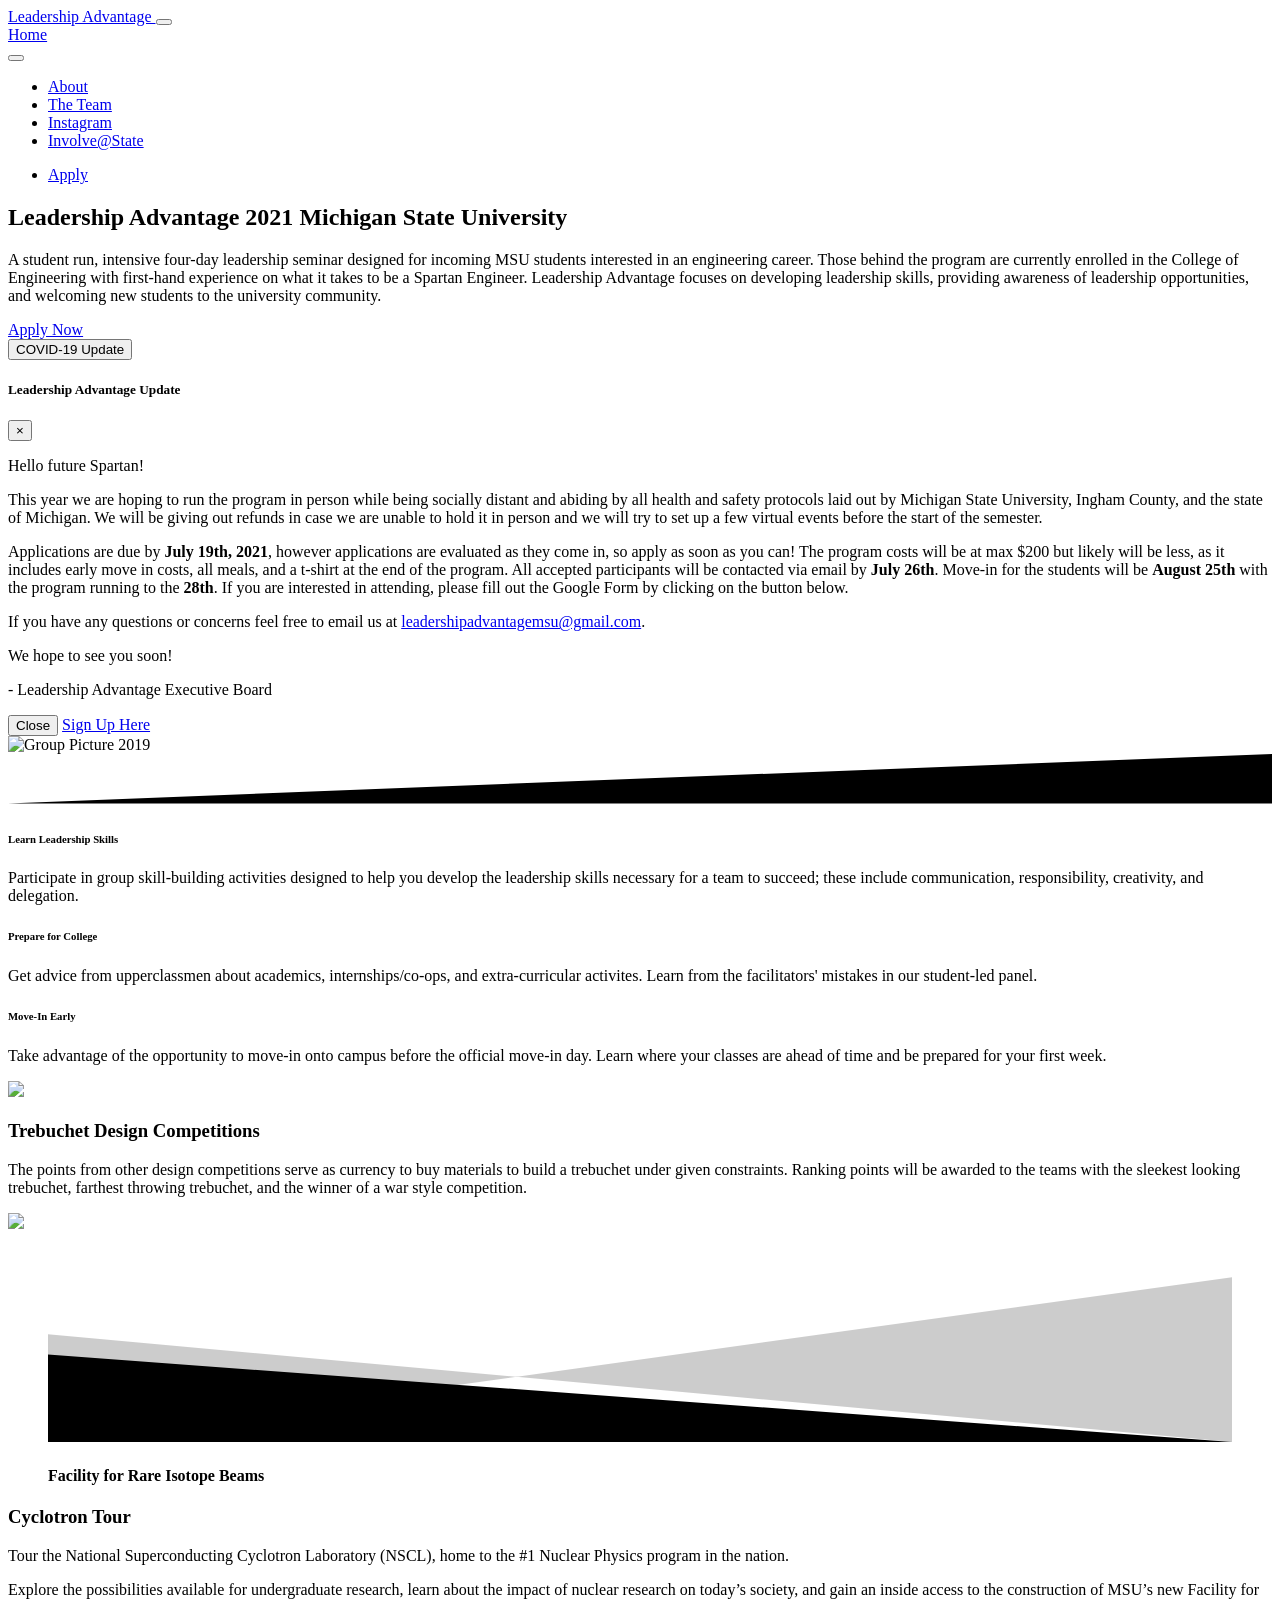
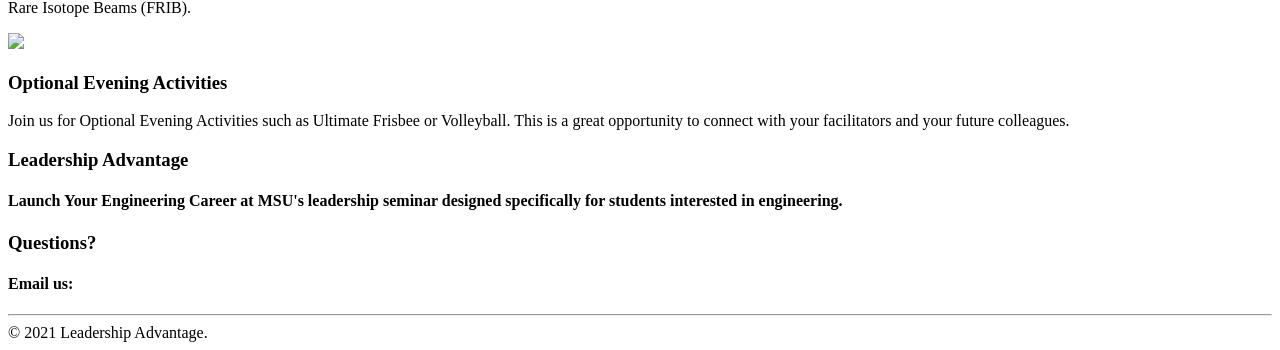
==== index.html @ e93159bf "Template added (to be changed)" ====
<!DOCTYPE html>
<html>

<head>
    <!-- Global site tag (gtag.js) - Google Analytics -->
    <script async src="https://www.googletagmanager.com/gtag/js?id=UA-119120743-1"></script>
    <script>
        window.dataLayer = window.dataLayer || [];
        function gtag() {
            dataLayer.push(arguments);
        }
        gtag('js', new Date());
        gtag('config', 'UA-119120743-1');
    </script>

    <meta charset="utf-8">
    <meta name="viewport" content="width=device-width, initial-scale=1, shrink-to-fit=no">
    <meta name="description" content="Launch Your Engineering Career at MSU's leadership seminar designed specifically for students interested in engineering.">
    <meta name="theme-color" content="#18453b">

    <title>Leadership Advantage</title>
    <!-- Favicon -->
    <link href="assets/img/brand/favicon.ico" rel="icon" type="image/png">
    <!-- Fonts -->
    <link href="https://fonts.googleapis.com/css?family=Open+Sans:300,400,600,700" rel="stylesheet">
    <!-- Icons -->
    <link href="assets/vendor/nucleo/css/nucleo.css" rel="stylesheet">
    <link href="assets/vendor/font-awesome/css/font-awesome.min.css" rel="stylesheet">
    <!-- Argon CSS -->
    <link type="text/css" href="assets/css/argon.css?v=1.0.1" rel="stylesheet">
    <link href="assets/vendor/nucleo/css/nucleo.css" rel="stylesheet">
    <link href="assets/vendor/font-awesome/css/font-awesome.min.css" rel="stylesheet">
</head>

<body>
    <header class="header-global">
        <nav id="navbar-main" class="navbar navbar-main navbar-expand-lg navbar-transparent navbar-light headroom">
            <div class="container">
                <a class="navbar-brand mr-lg-5" href="#" id="back-to-top">
                    Leadership Advantage
                </a>
                <button class="navbar-toggler" type="button" data-toggle="collapse" data-target="#navbar_global" aria-controls="navbar_global" aria-expanded="false" aria-label="Toggle navigation">
                    <span class="navbar-toggler-icon"></span>
                </button>
                <div class="navbar-collapse collapse" id="navbar_global">
                    <div class="navbar-collapse-header">
                        <div class="row">
                            <div class="col-6 collapse-brand">
                                <a href="#" id="back-to-top2">
                                    Home
                                </a>
                            </div>
                            <div class="col-6 collapse-close">
                                <button type="button" class="navbar-toggler" data-toggle="collapse" data-target="#navbar_global" aria-controls="navbar_global" aria-expanded="false" aria-label="Toggle navigation">
                                    <span></span>
                                    <span></span>
                                </button>
                            </div>
                        </div>
                    </div>
                    <ul class="navbar-nav navbar-nav-hover align-items-lg-center">
                        <li class="nav-item">
                            <a href="about.html" class="nav-link">
                                <i class="fa fa-info-circle d-lg-none"></i>
                                <span class="nav-link-inner--text">About</span>
                            </a>
                        </li>
                        <li class="nav-item">
                            <a href="team.html" class="nav-link" id="nav-team">
                                <i class="fa fa-users d-lg-none"></i>
                                <span class="nav-link-inner--text">The Team</span>
                            </a>
                        </li>
                        <li class="nav-item">
                            <a href="https://www.instagram.com/leadershipadvantagemsu/" target="_blank" class="nav-link">
                                <i class="fa fa-instagram fa-lg d-lg mr-0"></i>
                                <span class="nav-link-inner--text">Instagram</span>
                            </a>
                        </li>
                        <li class="nav-item">
                            <a href="https://msu.campuslabs.com/engage/organization/leadershipadvantage" target="_blank" class="nav-link" id="nav-involve">
                                <i class="fa fa-external-link fa-lg d-lg mr-0"></i>
                                <span class="nav-link-inner--text">Involve@State</span>
                            </a>
                        </li>
                    </ul>
                    <ul class="navbar-nav align-items-lg-center ml-lg-auto">
                        <li class="nav-item d-none d-lg-block ml-lg-4">
                            <a href="https://forms.gle/mKA6XpezVhCq8hyw6" target="_blank" class="btn btn-neutral btn-icon">
                                <span class="btn-inner--icon">
                                    <i class="fa fa-pencil-square-o"></i>
                                </span>
                                <span class="nav-link-inner--text">Apply</span>
                            </a>
                        </li>
                    </ul>
                </div>
            </div>
        </nav>
    </header>
    <main>
        <div class="position-relative">
            <!-- shape Hero -->
            <section class="section section-lg section-shaped pb-250">
                <div class="shape shape-style-1 shape-default">
                    <span></span>
                    <span></span>
                    <span></span>
                    <span></span>
                    <span></span>
                    <span></span>
                    <span></span>
                    <span></span>
                    <span></span>
                </div>
                <div class="container py-lg-md d-flex">
                    <div class="col px-0">
                        <div class="row d-flex flex-wrap align-items-center">
                            <div class="col-lg-6">
                                <h1 class="display-3  text-white">Leadership Advantage 2021
                                    <span>Michigan State University</span>
                                </h1>
                                <p class="lead  text-white">A student run, intensive four-day leadership seminar designed for incoming
                                    MSU students interested in an engineering career. Those behind the program
                                    are currently enrolled in the College of Engineering with first-hand
                                    experience on what it takes to be a Spartan Engineer. Leadership Advantage
                                    focuses on developing leadership skills, providing awareness of
                                    leadership opportunities, and welcoming new students to the university
                                    community.
                                </p>

                                <div class="btn-toolbar mt-5" role="group">
                                    <div class="btn-wrapper">
                                        <a href="https://forms.gle/mKA6XpezVhCq8hyw6" target="_blank" class="btn btn-info btn-icon mb-3 mb-sm-0 mr-4">
                                            <span class="btn-inner--icon"><i class="fa fa-pencil-square-o"></i></span>
                                            <span class="btn-inner--text">Apply Now</span>
                                        </a>
                                    </div>


                                    <!-- COVID Update -->
                                    <!-- Button trigger modal -->
                                    <div class="btn-wrapper">
                                        <button type="button" class="btn btn-danger btn-icon mb-3 mb-sm-0" data-toggle="modal" data-target="#covidModalCenter">
                                            <span class="btn-inner--icon"><i class="fa fa-exclamation-triangle"></i></span>
                                            <span class="btn-inner--text">COVID-19 Update</span>
                                        </button>
                                    </div>
                                    <!-- Modal -->
                                    <div class="modal fade" id="covidModalCenter" tabindex="-1" role="dialog" aria-labelledby="covidModalCenterTitle" aria-hidden="true">
                                        <div class="modal-dialog modal-dialog-centered modal-lg" role="document">
                                            <div class="modal-content">
                                                <div class="modal-header">
                                                    <h5 class="modal-title" id="covidModalLongTitle">Leadership Advantage Update</h5>
                                                    <button type="button" class="close" data-dismiss="modal" aria-label="Close">
                                                        <span aria-hidden="true">&times;</span>
                                                    </button>
                                                </div>
                                                <div class="modal-body">
                                                    <p class="pl-1">Hello future Spartan!</p>
                                                    <p>This year we are hoping to run the program in person while being socially distant and abiding by all health and safety protocols laid out by Michigan State University, Ingham County, and the state of Michigan. We will be giving out refunds in case we are unable to hold it in person and we will try to set up a few virtual events before the start of the semester.</p>
                                                    <p>Applications are due by <b>July 19th, 2021</b>, however applications are evaluated as they come in, so apply as soon as you can! The program costs will be at max $200 but likely will be less, as it includes early move in costs, all meals, and a t-shirt at the end of the program. All accepted participants will be contacted via email by <b>July 26th</b>. Move-in for the students will be <b>August 25th</b> with the program running to the <b>28th</b>. If you are interested in attending, please fill out the Google Form by clicking on the button below.</p>
                                                    <p>If you have any questions or concerns feel free to email us at <a href="mailto: leadershipadvantagemsu@gmail.com">leadershipadvantagemsu@gmail.com</a>.</p>
                                                    <p>We hope to see you soon!</p>
                                                    <p class="mb-0 pl-2">- Leadership Advantage Executive Board</p>
                                                </div>
                                                <div class="modal-footer">
                                                    <button type="button" class="btn btn-secondary mr-3" data-dismiss="modal">Close</button>
                                                    <a class="btn btn-primary" role="button" href="https://forms.gle/mKA6XpezVhCq8hyw6" target="_blank">Sign Up Here</a>
                                                </div>
                                            </div>
                                        </div>
                                    </div>
                                </div>


                            </div>
                            <div class="col-lg-6 mt-5">
                                <img src="/assets/img/pictures/group-pic-2019.jpg" alt="Group Picture 2019" class="img-fluid shadow-lg rounded">
                            </div>
                        </div>
                    </div>
                </div>
                <!-- SVG separator -->
                <div class="separator separator-bottom separator-skew">
                    <svg x="0" y="0" viewBox="0 0 2560 100" preserveAspectRatio="none" version="1.1" xmlns="http://www.w3.org/2000/svg">
                        <polygon class="fill-white" points="2560 0 2560 100 0 100"></polygon>
                    </svg>
                </div>
            </section>
        </div>
        <section class="section section-lg pt-lg-0 mt--200">
            <div class="container">
                <div class="row justify-content-center">
                    <div class="col-lg-12">
                        <div class="row row-grid">
                            <div class="col-lg-4">
                                <div class="card card-lift--hover shadow border-0">
                                    <div class="card-body py-5">
                                        <div class="icon icon-shape icon-shape-primary rounded-circle mb-4">
                                            <i class="ni ni-single-02"></i>
                                        </div>
                                        <h6 class="text-primary text-uppercase">Learn Leadership Skills</h6>
                                        <p class="description mt-3">Participate in group skill-building activities designed to help you develop the leadership skills necessary for a team to succeed; these include communication, responsibility, creativity, and delegation.</p>
                                    </div>
                                </div>
                            </div>
                            <div class="col-lg-4">
                                <div class="card card-lift--hover shadow border-0">
                                    <div class="card-body py-5">
                                        <div class="icon icon-shape icon-shape-success rounded-circle mb-4">
                                            <i class="ni ni-hat-3"></i>
                                        </div>
                                        <h6 class="text-success text-uppercase">Prepare for College</h6>
                                        <p class="description mt-3">Get advice from upperclassmen about academics, internships/co-ops, and extra-curricular activites. Learn from the facilitators' mistakes in our student-led panel.</p>
                                    </div>
                                </div>
                            </div>
                            <div class="col-lg-4">
                                <div class="card card-lift--hover shadow border-0">
                                    <div class="card-body py-5">
                                        <div class="icon icon-shape icon-shape-warning rounded-circle mb-4">
                                            <i class="ni ni-key-25"></i>
                                        </div>
                                        <h6 class="text-warning text-uppercase">Move-In Early</h6>
                                        <p class="description mt-3">Take advantage of the opportunity to move-in onto campus before the official move-in day. Learn where your classes are ahead of time and be prepared for your first week.</p>
                                    </div>
                                </div>
                            </div>
                        </div>
                    </div>
                </div>
            </div>
        </section>
        <section class="section section-lg">
            <div class="container">
                <div class="row row-grid align-items-center">
                    <div class="col-md-6 order-md-2">
                        <img src="assets/img/theme/promo-1.png" class="img-fluid floating shadow-lg rounded">
                    </div>
                    <div class="col-md-6 order-md-1">
                        <div class="pr-md-5">
                            <div class="icon icon-lg icon-shape icon-shape-success shadow rounded-circle mb-5">
                                <i class="ni ni-trophy"></i>
                            </div>
                            <h3>Trebuchet Design Competitions</h3>
                            <p>The points from other design competitions serve as currency to buy materials to build a trebuchet under given constraints. Ranking points will be awarded to the teams with the sleekest looking trebuchet, farthest throwing trebuchet, and the winner of a war style competition.</p>
                        </div>
                    </div>
                </div>
            </div>
        </section>
        <section class="section bg-secondary">
            <div class="container">
                <div class="row row-grid align-items-center">
                    <div class="col-md-6">
                        <div class="card bg-default shadow-lg border-0 floating">
                            <img src="assets/img/pictures/cyclotron.jpg" class="card-img-top">
                            <blockquote class="card-blockquote">
                                <svg preserveAspectRatio="none" xmlns="http://www.w3.org/2000/svg" viewBox="0 0 583 95" class="svg-bg">
                                    <polygon points="0,52 583,95 0,95" class="fill-default" />
                                    <polygon points="0,42 583,95 683,0 0,95" opacity=".2" class="fill-default" />
                                </svg>
                                <h4 class="display-3 font-weight-bold text-white">Facility for Rare Isotope Beams</h4>
                            </blockquote>
                        </div>
                    </div>
                    <div class="col-md-6">
                        <div class="pl-md-5">
                            <div class="icon icon-lg icon-shape icon-shape-warning shadow rounded-circle mb-5">
                                <i class="ni ni-sound-wave"></i>
                            </div>
                            <h3>Cyclotron Tour</h3>
                            <p class="lead">Tour the National Superconducting Cyclotron Laboratory (NSCL), home to the #1 Nuclear Physics program in the nation.</p>
                            <p>Explore the possibilities available for undergraduate research, learn about the impact of nuclear research on today’s society, and gain an inside access to the construction of MSU’s new Facility for Rare Isotope Beams (FRIB).</p>
                        </div>
                    </div>
                </div>
            </div>
        </section>
        <section class="section section-lg">
            <div class="container">
                <div class="row row-grid align-items-center">
                    <div class="col-md-6 order-md-2">
                        <img src="assets/img/pictures/volleyball.jpg" class="img-fluid floating shadow-lg rounded">
                    </div>
                    <div class="col-md-6 order-md-1">
                        <div class="pr-md-5">
                            <div class="icon icon-lg icon-shape icon-shape-primary shadow rounded-circle mb-5">
                                <i class="ni ni-user-run"></i>
                            </div>
                            <h3>Optional Evening Activities</h3>
                            <p>Join us for Optional Evening Activities such as Ultimate Frisbee or Volleyball. This is a great opportunity to connect with your facilitators and your future colleagues.</p>
                        </div>
                    </div>
                </div>
            </div>
        </section>
        <!--<section>
            <div class="col-md-4">
                <div class="modal fade" id="modal-notification" tabindex="-1" role="dialog" aria-labelledby="modal-notification" aria-hidden="true">
                    <div class="modal-dialog modal-danger modal-dialog-centered modal-" role="document">
                        <div class="modal-content bg-gradient-danger">

                            <div class="modal-header">
                                <h6 class="modal-title" id="modal-title-notification"></h6>
                                <button type="button" class="close" data-dismiss="modal" aria-label="Close">
                                    <span aria-hidden="true">×</span>
                                </button>
                            </div>

                            <div class="modal-body">

                                <div class="py-3 text-center">
                                    <i class="ni ni-bell-55 ni-3x"></i>
                                    <h4 class="heading mt-4">Thank you for your interest.</h4>
                                    <p>Unfortunately, the application for 2019 has been closed.</p>
                                </div>

                            </div>

                            <div class="modal-footer">
                                <button type=" button" class="btn btn-link text-white ml-auto" data-dismiss="modal">Close</button>
                            </div>

                        </div>
                    </div>
                </div>
            </div>
        </section>-->
    </main>
    <footer class="footer">
        <div class="container">
            <div class="row row-grid align-items-center my-md">
                <div class="col-lg-6">
                    <h3 class="text-primary font-weight-light mb-2">Leadership Advantage</h3>
                    <h4 class="mb-0 font-weight-light">Launch Your Engineering Career at MSU's leadership seminar designed specifically for students interested in engineering.</h4>
                </div>
                <div class="col-lg-6 text-lg-center btn-wrapper">
                    <h3 class="text-primary font-weight-light mb-2">Questions?</h3>
                    <h4 class="mb-0 font-weight-light">Email us:
                        <a target="_blank" href="mailto:leadershipadvantagemsu@gmail.com" class="btn btn-info btn-icon-only btn-email btn-round btn-lg" data-toggle="tooltip" data-original-title="leadershipadvantagemsu@gmail.com">
                            <i class="ni ni-email-83"></i>
                        </a>
                    </h4>
                </div>
            </div>
            <hr>
            <div class="row align-items-center justify-content-md-between">
                <div class="col-md-6">
                    <div class="copyright">
                        &copy; 2021
                        Leadership Advantage.
                    </div>
                </div>
            </div>
        </div>
    </footer>
    <!-- Core -->
    <script src="assets/vendor/jquery/jquery.min.js"></script>
    <script src="assets/vendor/popper/popper.min.js"></script>
    <script src="assets/vendor/bootstrap/bootstrap.min.js"></script>
    <script src="assets/vendor/headroom/headroom.min.js"></script>
    <!-- Argon JS -->
    <script src="assets/js/argon.js?v=1.0.1"></script>
    <!-- Custom JS to handle back to top animation-->
    <script>
        jQuery(function($) {
            $('#back-to-top').on('click', function(event) {
                $("#navbar_global").removeClass("show")
                $("html, body").animate({
                    scrollTop: 0
                }, 1000);
            });

            $('#back-to-top2').on('click', function(event) {
                $("#navbar_global").removeClass("show")
                $("html, body").animate({
                    scrollTop: 0
                }, 1000);
            });
        });

    </script>
</body>

</html>
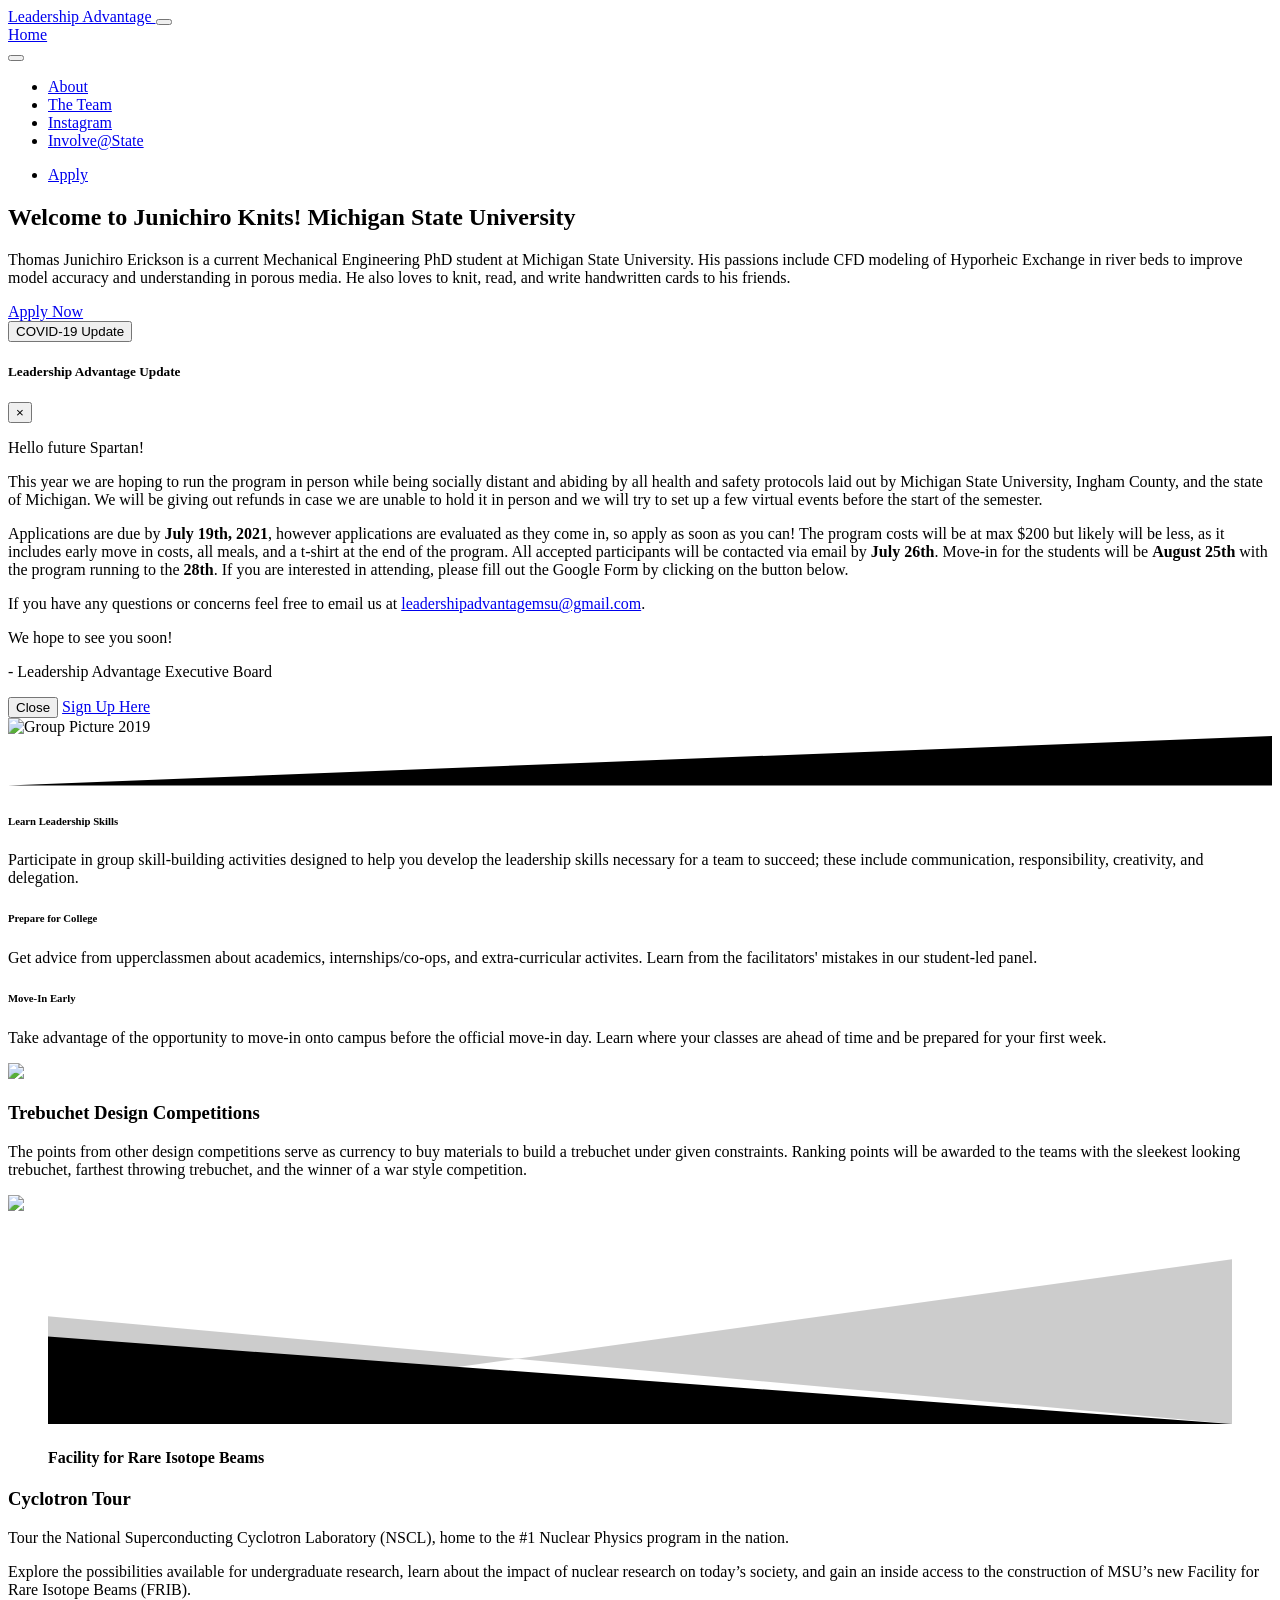
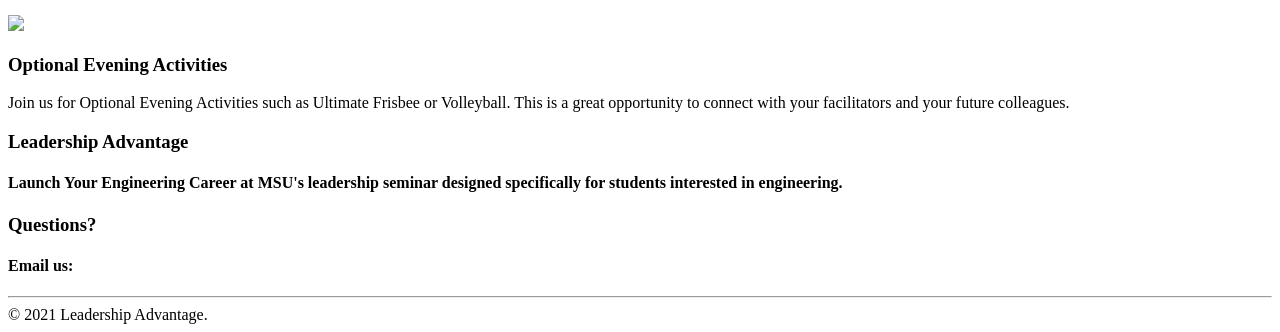
==== commit 5c2b4415: "Welcome message" ====
--- a/index.html
+++ b/index.html
@@ -18,7 +18,7 @@
     <meta name="description" content="Launch Your Engineering Career at MSU's leadership seminar designed specifically for students interested in engineering.">
     <meta name="theme-color" content="#18453b">
 
-    <title>Leadership Advantage</title>
+    <title>Welcome to Junichiro Knits Webpage!</title>
     <!-- Favicon -->
     <link href="assets/img/brand/favicon.ico" rel="icon" type="image/png">
     <!-- Fonts -->
@@ -117,16 +117,11 @@
                     <div class="col px-0">
                         <div class="row d-flex flex-wrap align-items-center">
                             <div class="col-lg-6">
-                                <h1 class="display-3  text-white">Leadership Advantage 2021
+                                <h1 class="display-3  text-white">Welcome to Junichiro Knits!
                                     <span>Michigan State University</span>
                                 </h1>
-                                <p class="lead  text-white">A student run, intensive four-day leadership seminar designed for incoming
-                                    MSU students interested in an engineering career. Those behind the program
-                                    are currently enrolled in the College of Engineering with first-hand
-                                    experience on what it takes to be a Spartan Engineer. Leadership Advantage
-                                    focuses on developing leadership skills, providing awareness of
-                                    leadership opportunities, and welcoming new students to the university
-                                    community.
+                                <p class="lead  text-white">Thomas Junichiro Erickson is a current Mechanical Engineering PhD student at Michigan State University. His passions include CFD modeling
+                                of Hyporheic Exchange in river beds to improve model accuracy and understanding in porous media. He also loves to knit, read, and write handwritten cards to his friends.  
                                 </p>
 
                                 <div class="btn-toolbar mt-5" role="group">
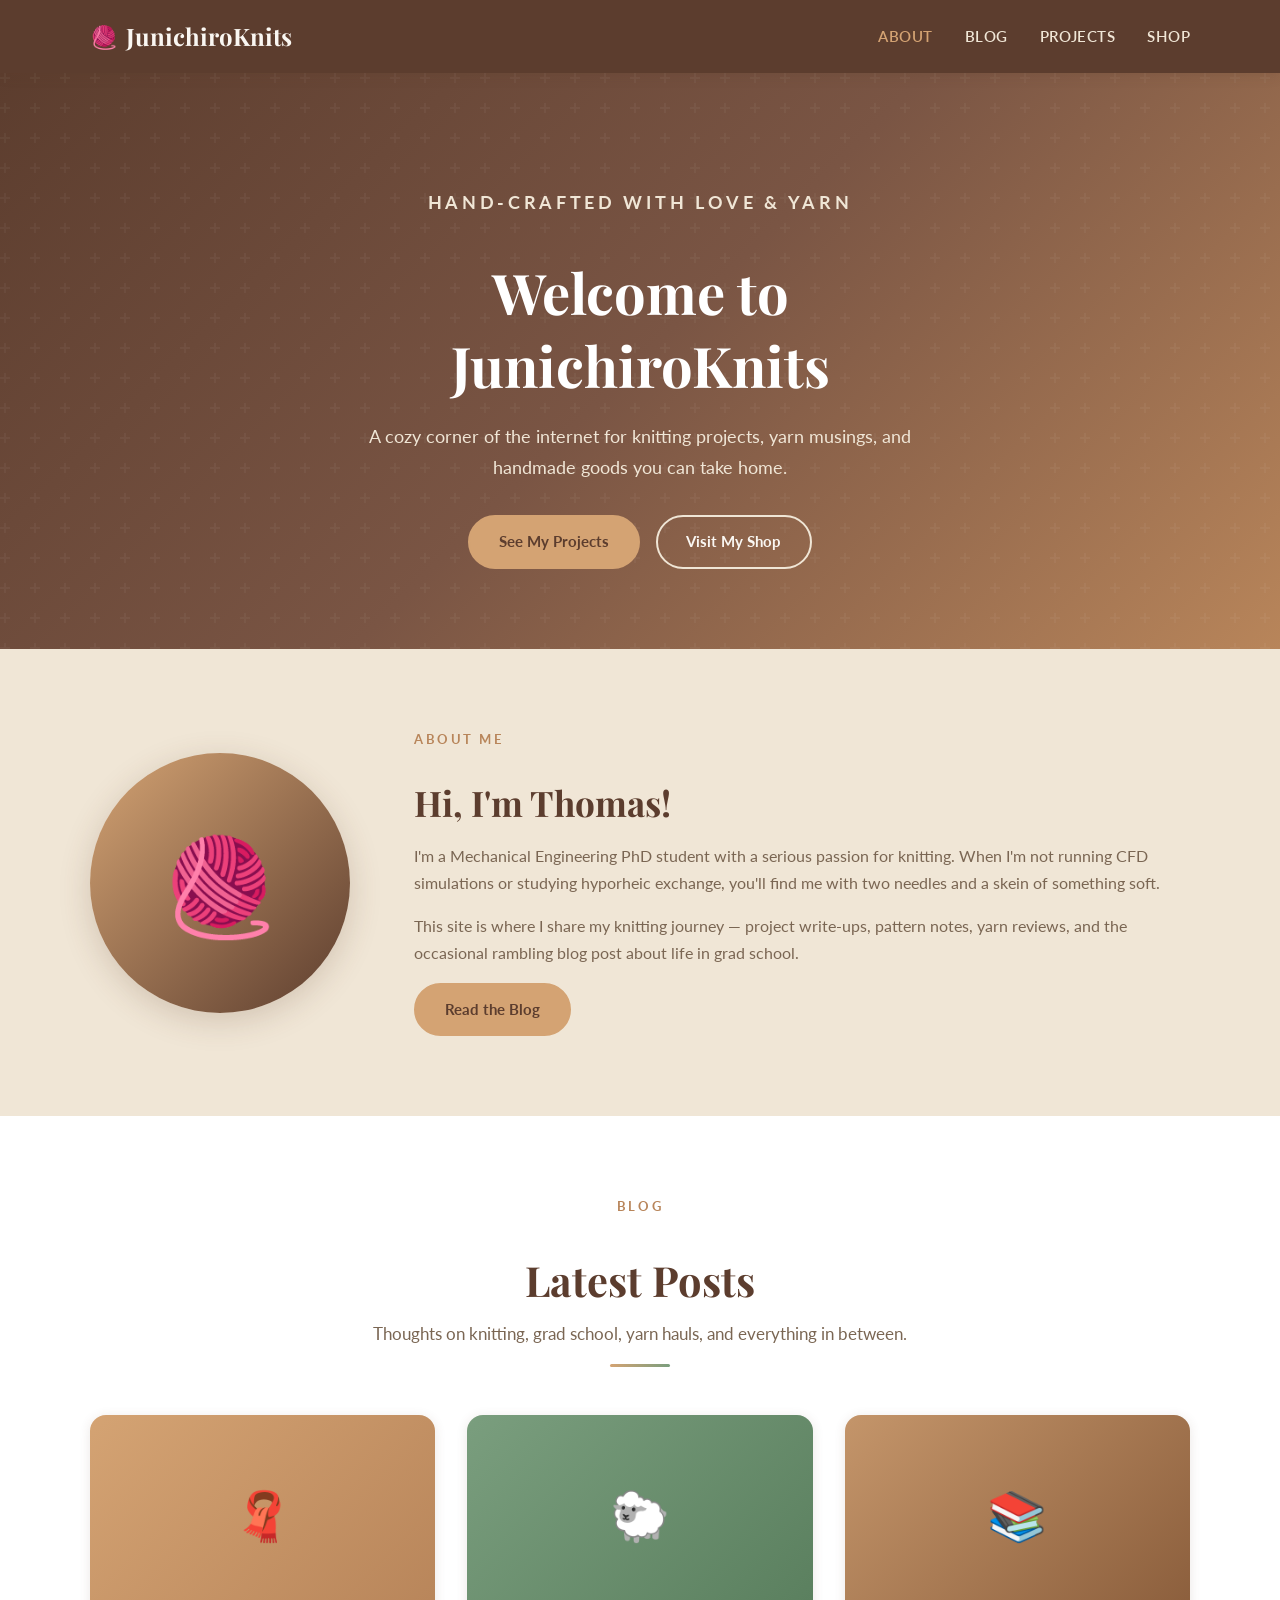
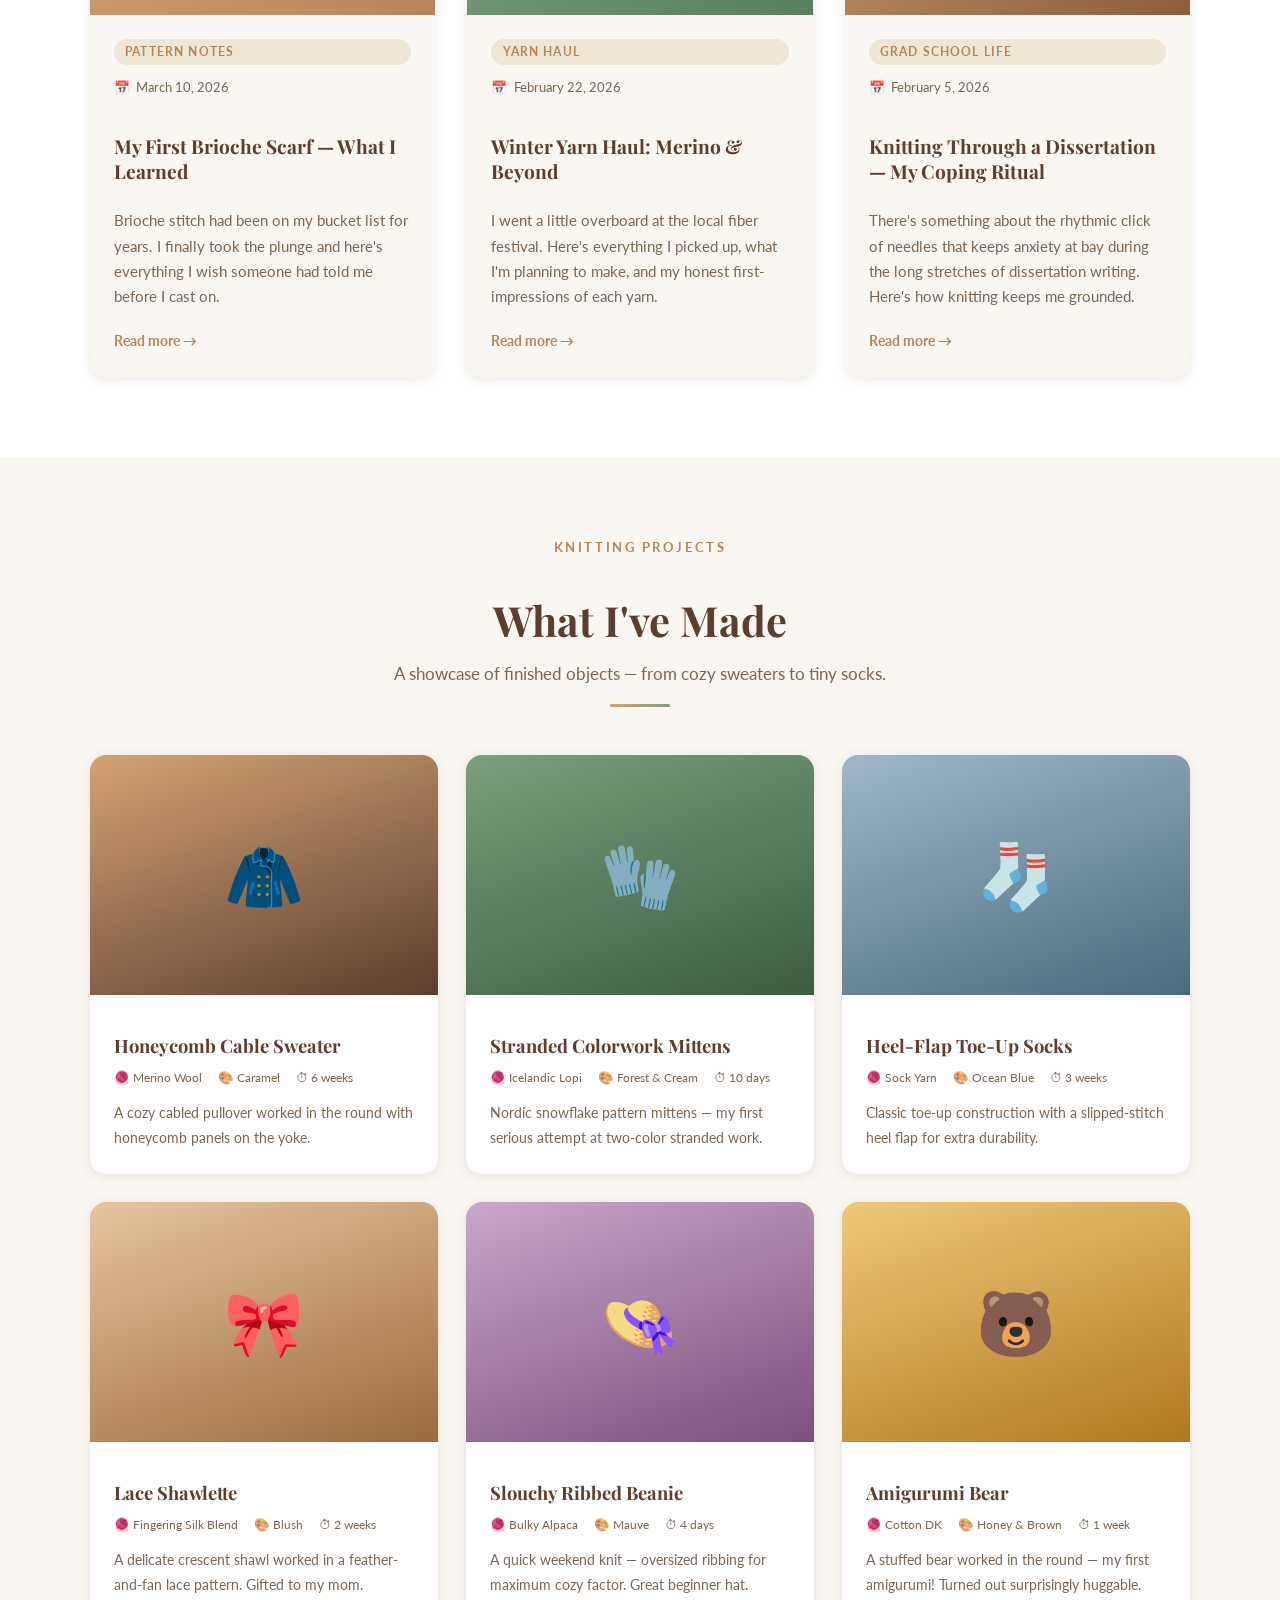
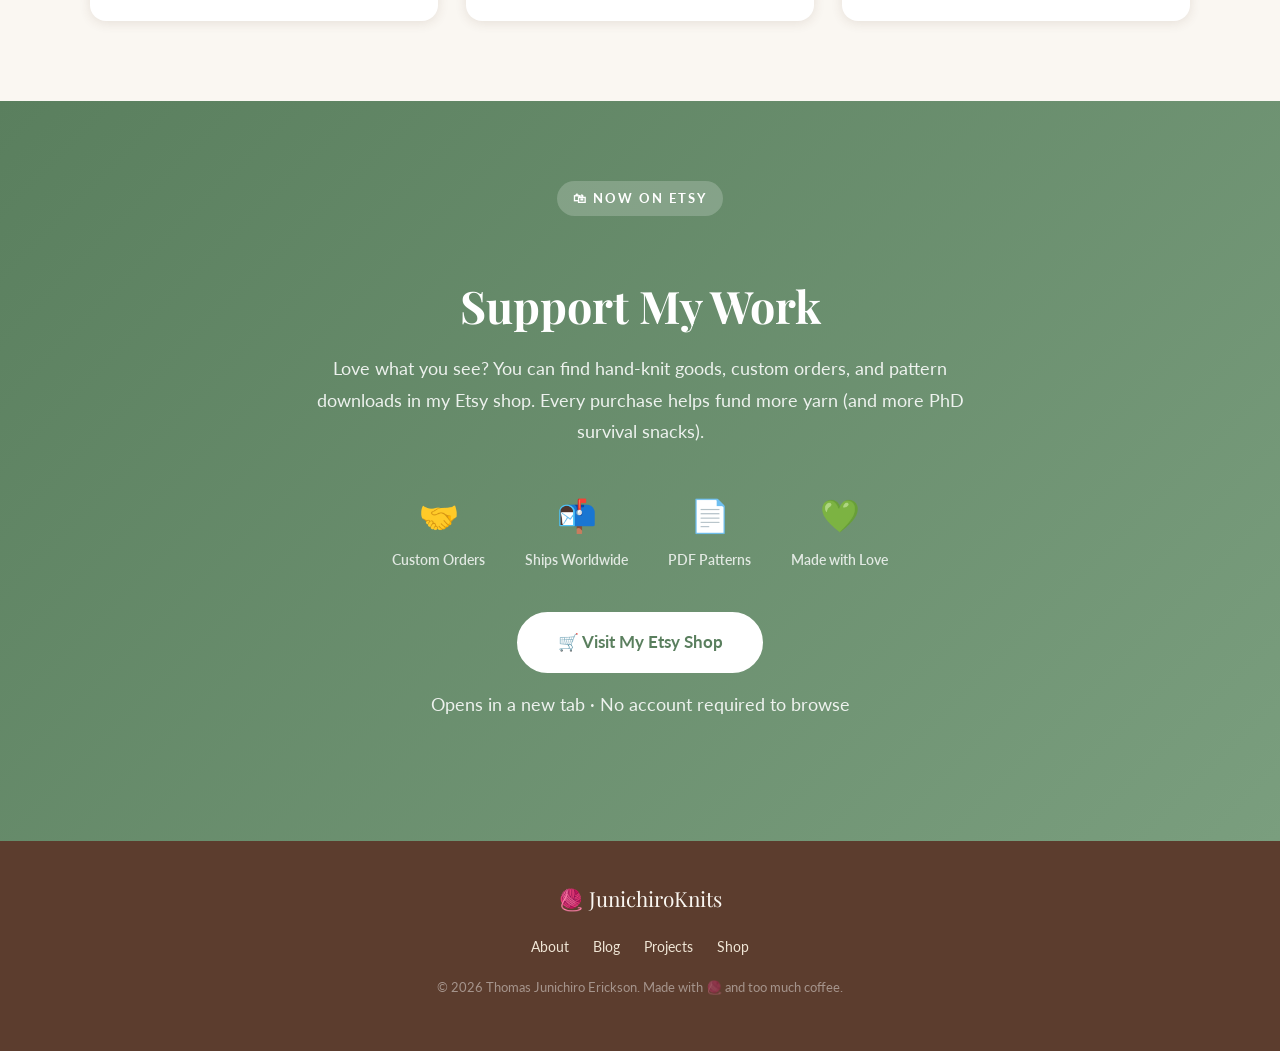
==== commit 606cd7ab: "Rebuild website with blog, projects, and Etsy sections Complete rewrite of index.html with a clean c" ====
--- a/index.html
+++ b/index.html
@@ -1,382 +1,336 @@
 <!DOCTYPE html>
-<html>
-
+<html lang="en">
 <head>
-    <!-- Global site tag (gtag.js) - Google Analytics -->
-    <script async src="https://www.googletagmanager.com/gtag/js?id=UA-119120743-1"></script>
-    <script>
-        window.dataLayer = window.dataLayer || [];
-        function gtag() {
-            dataLayer.push(arguments);
-        }
-        gtag('js', new Date());
-        gtag('config', 'UA-119120743-1');
-    </script>
-
-    <meta charset="utf-8">
-    <meta name="viewport" content="width=device-width, initial-scale=1, shrink-to-fit=no">
-    <meta name="description" content="Launch Your Engineering Career at MSU's leadership seminar designed specifically for students interested in engineering.">
-    <meta name="theme-color" content="#18453b">
-
-    <title>Welcome to Junichiro Knits Webpage!</title>
-    <!-- Favicon -->
-    <link href="assets/img/brand/favicon.ico" rel="icon" type="image/png">
-    <!-- Fonts -->
-    <link href="https://fonts.googleapis.com/css?family=Open+Sans:300,400,600,700" rel="stylesheet">
-    <!-- Icons -->
-    <link href="assets/vendor/nucleo/css/nucleo.css" rel="stylesheet">
-    <link href="assets/vendor/font-awesome/css/font-awesome.min.css" rel="stylesheet">
-    <!-- Argon CSS -->
-    <link type="text/css" href="assets/css/argon.css?v=1.0.1" rel="stylesheet">
-    <link href="assets/vendor/nucleo/css/nucleo.css" rel="stylesheet">
-    <link href="assets/vendor/font-awesome/css/font-awesome.min.css" rel="stylesheet">
+  <meta charset="UTF-8" />
+  <meta name="viewport" content="width=device-width, initial-scale=1.0" />
+  <meta name="description" content="JunichiroKnits — hand-crafted knitwear, a knitting blog, and cozy creations by Thomas Junichiro Erickson." />
+  <title>JunichiroKnits</title>
+
+  <!-- Fonts -->
+  <link rel="preconnect" href="https://fonts.googleapis.com" />
+  <link rel="preconnect" href="https://fonts.gstatic.com" crossorigin />
+  <link href="https://fonts.googleapis.com/css2?family=Playfair+Display:wght@500;700&family=Lato:wght@400;700&display=swap" rel="stylesheet" />
+
+  <!-- Custom CSS -->
+  <link rel="stylesheet" href="assets/css/style.css" />
 </head>
-
 <body>
-    <header class="header-global">
-        <nav id="navbar-main" class="navbar navbar-main navbar-expand-lg navbar-transparent navbar-light headroom">
-            <div class="container">
-                <a class="navbar-brand mr-lg-5" href="#" id="back-to-top">
-                    Leadership Advantage
-                </a>
-                <button class="navbar-toggler" type="button" data-toggle="collapse" data-target="#navbar_global" aria-controls="navbar_global" aria-expanded="false" aria-label="Toggle navigation">
-                    <span class="navbar-toggler-icon"></span>
-                </button>
-                <div class="navbar-collapse collapse" id="navbar_global">
-                    <div class="navbar-collapse-header">
-                        <div class="row">
-                            <div class="col-6 collapse-brand">
-                                <a href="#" id="back-to-top2">
-                                    Home
-                                </a>
-                            </div>
-                            <div class="col-6 collapse-close">
-                                <button type="button" class="navbar-toggler" data-toggle="collapse" data-target="#navbar_global" aria-controls="navbar_global" aria-expanded="false" aria-label="Toggle navigation">
-                                    <span></span>
-                                    <span></span>
-                                </button>
-                            </div>
-                        </div>
-                    </div>
-                    <ul class="navbar-nav navbar-nav-hover align-items-lg-center">
-                        <li class="nav-item">
-                            <a href="about.html" class="nav-link">
-                                <i class="fa fa-info-circle d-lg-none"></i>
-                                <span class="nav-link-inner--text">About</span>
-                            </a>
-                        </li>
-                        <li class="nav-item">
-                            <a href="team.html" class="nav-link" id="nav-team">
-                                <i class="fa fa-users d-lg-none"></i>
-                                <span class="nav-link-inner--text">The Team</span>
-                            </a>
-                        </li>
-                        <li class="nav-item">
-                            <a href="https://www.instagram.com/leadershipadvantagemsu/" target="_blank" class="nav-link">
-                                <i class="fa fa-instagram fa-lg d-lg mr-0"></i>
-                                <span class="nav-link-inner--text">Instagram</span>
-                            </a>
-                        </li>
-                        <li class="nav-item">
-                            <a href="https://msu.campuslabs.com/engage/organization/leadershipadvantage" target="_blank" class="nav-link" id="nav-involve">
-                                <i class="fa fa-external-link fa-lg d-lg mr-0"></i>
-                                <span class="nav-link-inner--text">Involve@State</span>
-                            </a>
-                        </li>
-                    </ul>
-                    <ul class="navbar-nav align-items-lg-center ml-lg-auto">
-                        <li class="nav-item d-none d-lg-block ml-lg-4">
-                            <a href="https://forms.gle/mKA6XpezVhCq8hyw6" target="_blank" class="btn btn-neutral btn-icon">
-                                <span class="btn-inner--icon">
-                                    <i class="fa fa-pencil-square-o"></i>
-                                </span>
-                                <span class="nav-link-inner--text">Apply</span>
-                            </a>
-                        </li>
-                    </ul>
-                </div>
-            </div>
-        </nav>
-    </header>
-    <main>
-        <div class="position-relative">
-            <!-- shape Hero -->
-            <section class="section section-lg section-shaped pb-250">
-                <div class="shape shape-style-1 shape-default">
-                    <span></span>
-                    <span></span>
-                    <span></span>
-                    <span></span>
-                    <span></span>
-                    <span></span>
-                    <span></span>
-                    <span></span>
-                    <span></span>
-                </div>
-                <div class="container py-lg-md d-flex">
-                    <div class="col px-0">
-                        <div class="row d-flex flex-wrap align-items-center">
-                            <div class="col-lg-6">
-                                <h1 class="display-3  text-white">Welcome to Junichiro Knits!
-                                    <span>Michigan State University</span>
-                                </h1>
-                                <p class="lead  text-white">Thomas Junichiro Erickson is a current Mechanical Engineering PhD student at Michigan State University. His passions include CFD modeling
-                                of Hyporheic Exchange in river beds to improve model accuracy and understanding in porous media. He also loves to knit, read, and write handwritten cards to his friends.  
-                                </p>
-
-                                <div class="btn-toolbar mt-5" role="group">
-                                    <div class="btn-wrapper">
-                                        <a href="https://forms.gle/mKA6XpezVhCq8hyw6" target="_blank" class="btn btn-info btn-icon mb-3 mb-sm-0 mr-4">
-                                            <span class="btn-inner--icon"><i class="fa fa-pencil-square-o"></i></span>
-                                            <span class="btn-inner--text">Apply Now</span>
-                                        </a>
-                                    </div>
-
-
-                                    <!-- COVID Update -->
-                                    <!-- Button trigger modal -->
-                                    <div class="btn-wrapper">
-                                        <button type="button" class="btn btn-danger btn-icon mb-3 mb-sm-0" data-toggle="modal" data-target="#covidModalCenter">
-                                            <span class="btn-inner--icon"><i class="fa fa-exclamation-triangle"></i></span>
-                                            <span class="btn-inner--text">COVID-19 Update</span>
-                                        </button>
-                                    </div>
-                                    <!-- Modal -->
-                                    <div class="modal fade" id="covidModalCenter" tabindex="-1" role="dialog" aria-labelledby="covidModalCenterTitle" aria-hidden="true">
-                                        <div class="modal-dialog modal-dialog-centered modal-lg" role="document">
-                                            <div class="modal-content">
-                                                <div class="modal-header">
-                                                    <h5 class="modal-title" id="covidModalLongTitle">Leadership Advantage Update</h5>
-                                                    <button type="button" class="close" data-dismiss="modal" aria-label="Close">
-                                                        <span aria-hidden="true">&times;</span>
-                                                    </button>
-                                                </div>
-                                                <div class="modal-body">
-                                                    <p class="pl-1">Hello future Spartan!</p>
-                                                    <p>This year we are hoping to run the program in person while being socially distant and abiding by all health and safety protocols laid out by Michigan State University, Ingham County, and the state of Michigan. We will be giving out refunds in case we are unable to hold it in person and we will try to set up a few virtual events before the start of the semester.</p>
-                                                    <p>Applications are due by <b>July 19th, 2021</b>, however applications are evaluated as they come in, so apply as soon as you can! The program costs will be at max $200 but likely will be less, as it includes early move in costs, all meals, and a t-shirt at the end of the program. All accepted participants will be contacted via email by <b>July 26th</b>. Move-in for the students will be <b>August 25th</b> with the program running to the <b>28th</b>. If you are interested in attending, please fill out the Google Form by clicking on the button below.</p>
-                                                    <p>If you have any questions or concerns feel free to email us at <a href="mailto: leadershipadvantagemsu@gmail.com">leadershipadvantagemsu@gmail.com</a>.</p>
-                                                    <p>We hope to see you soon!</p>
-                                                    <p class="mb-0 pl-2">- Leadership Advantage Executive Board</p>
-                                                </div>
-                                                <div class="modal-footer">
-                                                    <button type="button" class="btn btn-secondary mr-3" data-dismiss="modal">Close</button>
-                                                    <a class="btn btn-primary" role="button" href="https://forms.gle/mKA6XpezVhCq8hyw6" target="_blank">Sign Up Here</a>
-                                                </div>
-                                            </div>
-                                        </div>
-                                    </div>
-                                </div>
-
-
-                            </div>
-                            <div class="col-lg-6 mt-5">
-                                <img src="/assets/img/pictures/group-pic-2019.jpg" alt="Group Picture 2019" class="img-fluid shadow-lg rounded">
-                            </div>
-                        </div>
-                    </div>
-                </div>
-                <!-- SVG separator -->
-                <div class="separator separator-bottom separator-skew">
-                    <svg x="0" y="0" viewBox="0 0 2560 100" preserveAspectRatio="none" version="1.1" xmlns="http://www.w3.org/2000/svg">
-                        <polygon class="fill-white" points="2560 0 2560 100 0 100"></polygon>
-                    </svg>
-                </div>
-            </section>
-        </div>
-        <section class="section section-lg pt-lg-0 mt--200">
-            <div class="container">
-                <div class="row justify-content-center">
-                    <div class="col-lg-12">
-                        <div class="row row-grid">
-                            <div class="col-lg-4">
-                                <div class="card card-lift--hover shadow border-0">
-                                    <div class="card-body py-5">
-                                        <div class="icon icon-shape icon-shape-primary rounded-circle mb-4">
-                                            <i class="ni ni-single-02"></i>
-                                        </div>
-                                        <h6 class="text-primary text-uppercase">Learn Leadership Skills</h6>
-                                        <p class="description mt-3">Participate in group skill-building activities designed to help you develop the leadership skills necessary for a team to succeed; these include communication, responsibility, creativity, and delegation.</p>
-                                    </div>
-                                </div>
-                            </div>
-                            <div class="col-lg-4">
-                                <div class="card card-lift--hover shadow border-0">
-                                    <div class="card-body py-5">
-                                        <div class="icon icon-shape icon-shape-success rounded-circle mb-4">
-                                            <i class="ni ni-hat-3"></i>
-                                        </div>
-                                        <h6 class="text-success text-uppercase">Prepare for College</h6>
-                                        <p class="description mt-3">Get advice from upperclassmen about academics, internships/co-ops, and extra-curricular activites. Learn from the facilitators' mistakes in our student-led panel.</p>
-                                    </div>
-                                </div>
-                            </div>
-                            <div class="col-lg-4">
-                                <div class="card card-lift--hover shadow border-0">
-                                    <div class="card-body py-5">
-                                        <div class="icon icon-shape icon-shape-warning rounded-circle mb-4">
-                                            <i class="ni ni-key-25"></i>
-                                        </div>
-                                        <h6 class="text-warning text-uppercase">Move-In Early</h6>
-                                        <p class="description mt-3">Take advantage of the opportunity to move-in onto campus before the official move-in day. Learn where your classes are ahead of time and be prepared for your first week.</p>
-                                    </div>
-                                </div>
-                            </div>
-                        </div>
-                    </div>
-                </div>
-            </div>
-        </section>
-        <section class="section section-lg">
-            <div class="container">
-                <div class="row row-grid align-items-center">
-                    <div class="col-md-6 order-md-2">
-                        <img src="assets/img/theme/promo-1.png" class="img-fluid floating shadow-lg rounded">
-                    </div>
-                    <div class="col-md-6 order-md-1">
-                        <div class="pr-md-5">
-                            <div class="icon icon-lg icon-shape icon-shape-success shadow rounded-circle mb-5">
-                                <i class="ni ni-trophy"></i>
-                            </div>
-                            <h3>Trebuchet Design Competitions</h3>
-                            <p>The points from other design competitions serve as currency to buy materials to build a trebuchet under given constraints. Ranking points will be awarded to the teams with the sleekest looking trebuchet, farthest throwing trebuchet, and the winner of a war style competition.</p>
-                        </div>
-                    </div>
-                </div>
-            </div>
-        </section>
-        <section class="section bg-secondary">
-            <div class="container">
-                <div class="row row-grid align-items-center">
-                    <div class="col-md-6">
-                        <div class="card bg-default shadow-lg border-0 floating">
-                            <img src="assets/img/pictures/cyclotron.jpg" class="card-img-top">
-                            <blockquote class="card-blockquote">
-                                <svg preserveAspectRatio="none" xmlns="http://www.w3.org/2000/svg" viewBox="0 0 583 95" class="svg-bg">
-                                    <polygon points="0,52 583,95 0,95" class="fill-default" />
-                                    <polygon points="0,42 583,95 683,0 0,95" opacity=".2" class="fill-default" />
-                                </svg>
-                                <h4 class="display-3 font-weight-bold text-white">Facility for Rare Isotope Beams</h4>
-                            </blockquote>
-                        </div>
-                    </div>
-                    <div class="col-md-6">
-                        <div class="pl-md-5">
-                            <div class="icon icon-lg icon-shape icon-shape-warning shadow rounded-circle mb-5">
-                                <i class="ni ni-sound-wave"></i>
-                            </div>
-                            <h3>Cyclotron Tour</h3>
-                            <p class="lead">Tour the National Superconducting Cyclotron Laboratory (NSCL), home to the #1 Nuclear Physics program in the nation.</p>
-                            <p>Explore the possibilities available for undergraduate research, learn about the impact of nuclear research on today’s society, and gain an inside access to the construction of MSU’s new Facility for Rare Isotope Beams (FRIB).</p>
-                        </div>
-                    </div>
-                </div>
-            </div>
-        </section>
-        <section class="section section-lg">
-            <div class="container">
-                <div class="row row-grid align-items-center">
-                    <div class="col-md-6 order-md-2">
-                        <img src="assets/img/pictures/volleyball.jpg" class="img-fluid floating shadow-lg rounded">
-                    </div>
-                    <div class="col-md-6 order-md-1">
-                        <div class="pr-md-5">
-                            <div class="icon icon-lg icon-shape icon-shape-primary shadow rounded-circle mb-5">
-                                <i class="ni ni-user-run"></i>
-                            </div>
-                            <h3>Optional Evening Activities</h3>
-                            <p>Join us for Optional Evening Activities such as Ultimate Frisbee or Volleyball. This is a great opportunity to connect with your facilitators and your future colleagues.</p>
-                        </div>
-                    </div>
-                </div>
-            </div>
-        </section>
-        <!--<section>
-            <div class="col-md-4">
-                <div class="modal fade" id="modal-notification" tabindex="-1" role="dialog" aria-labelledby="modal-notification" aria-hidden="true">
-                    <div class="modal-dialog modal-danger modal-dialog-centered modal-" role="document">
-                        <div class="modal-content bg-gradient-danger">
-
-                            <div class="modal-header">
-                                <h6 class="modal-title" id="modal-title-notification"></h6>
-                                <button type="button" class="close" data-dismiss="modal" aria-label="Close">
-                                    <span aria-hidden="true">×</span>
-                                </button>
-                            </div>
-
-                            <div class="modal-body">
-
-                                <div class="py-3 text-center">
-                                    <i class="ni ni-bell-55 ni-3x"></i>
-                                    <h4 class="heading mt-4">Thank you for your interest.</h4>
-                                    <p>Unfortunately, the application for 2019 has been closed.</p>
-                                </div>
-
-                            </div>
-
-                            <div class="modal-footer">
-                                <button type=" button" class="btn btn-link text-white ml-auto" data-dismiss="modal">Close</button>
-                            </div>
-
-                        </div>
-                    </div>
-                </div>
-            </div>
-        </section>-->
-    </main>
-    <footer class="footer">
-        <div class="container">
-            <div class="row row-grid align-items-center my-md">
-                <div class="col-lg-6">
-                    <h3 class="text-primary font-weight-light mb-2">Leadership Advantage</h3>
-                    <h4 class="mb-0 font-weight-light">Launch Your Engineering Career at MSU's leadership seminar designed specifically for students interested in engineering.</h4>
-                </div>
-                <div class="col-lg-6 text-lg-center btn-wrapper">
-                    <h3 class="text-primary font-weight-light mb-2">Questions?</h3>
-                    <h4 class="mb-0 font-weight-light">Email us:
-                        <a target="_blank" href="mailto:leadershipadvantagemsu@gmail.com" class="btn btn-info btn-icon-only btn-email btn-round btn-lg" data-toggle="tooltip" data-original-title="leadershipadvantagemsu@gmail.com">
-                            <i class="ni ni-email-83"></i>
-                        </a>
-                    </h4>
-                </div>
-            </div>
-            <hr>
-            <div class="row align-items-center justify-content-md-between">
-                <div class="col-md-6">
-                    <div class="copyright">
-                        &copy; 2021
-                        Leadership Advantage.
-                    </div>
-                </div>
-            </div>
-        </div>
-    </footer>
-    <!-- Core -->
-    <script src="assets/vendor/jquery/jquery.min.js"></script>
-    <script src="assets/vendor/popper/popper.min.js"></script>
-    <script src="assets/vendor/bootstrap/bootstrap.min.js"></script>
-    <script src="assets/vendor/headroom/headroom.min.js"></script>
-    <!-- Argon JS -->
-    <script src="assets/js/argon.js?v=1.0.1"></script>
-    <!-- Custom JS to handle back to top animation-->
-    <script>
-        jQuery(function($) {
-            $('#back-to-top').on('click', function(event) {
-                $("#navbar_global").removeClass("show")
-                $("html, body").animate({
-                    scrollTop: 0
-                }, 1000);
-            });
-
-            $('#back-to-top2').on('click', function(event) {
-                $("#navbar_global").removeClass("show")
-                $("html, body").animate({
-                    scrollTop: 0
-                }, 1000);
-            });
-        });
-
-    </script>
+
+  <!-- ===================== NAVBAR ===================== -->
+  <nav class="navbar">
+    <div class="navbar-inner">
+      <a href="#" class="navbar-brand">
+        <span class="yarn">🧶</span> JunichiroKnits
+      </a>
+      <ul class="navbar-links">
+        <li><a href="#about">About</a></li>
+        <li><a href="#blog">Blog</a></li>
+        <li><a href="#projects">Projects</a></li>
+        <li><a href="#etsy">Shop</a></li>
+      </ul>
+      <button class="hamburger" id="hamburger" aria-label="Toggle menu">
+        <span></span><span></span><span></span>
+      </button>
+    </div>
+  </nav>
+
+  <!-- Mobile Menu -->
+  <div class="mobile-menu" id="mobileMenu">
+    <a href="#about">About</a>
+    <a href="#blog">Blog</a>
+    <a href="#projects">Projects</a>
+    <a href="#etsy">Shop</a>
+  </div>
+
+  <!-- ===================== HERO ===================== -->
+  <header class="hero">
+    <div class="hero-content">
+      <p class="hero-eyebrow">Hand-crafted with love &amp; yarn</p>
+      <h1>Welcome to<br />JunichiroKnits</h1>
+      <p>
+        A cozy corner of the internet for knitting projects, yarn musings,
+        and handmade goods you can take home.
+      </p>
+      <div class="hero-buttons">
+        <a href="#projects" class="btn btn-primary">See My Projects</a>
+        <a href="#etsy" class="btn btn-outline">Visit My Shop</a>
+      </div>
+    </div>
+  </header>
+
+  <!-- ===================== ABOUT ===================== -->
+  <section class="section" id="about">
+    <div class="section-inner">
+      <div class="about-flex">
+        <div class="about-avatar">
+          <!-- Replace the emoji with an <img> tag once you have a photo:
+               <img src="assets/img/profile.jpg" alt="Thomas Junichiro Erickson" />  -->
+          🧶
+        </div>
+        <div class="about-text">
+          <div class="section-eyebrow">About Me</div>
+          <h2>Hi, I'm Thomas!</h2>
+          <p>
+            I'm a Mechanical Engineering PhD student with a serious passion for
+            knitting. When I'm not running CFD simulations or studying
+            hyporheic exchange, you'll find me with two needles and a skein of
+            something soft.
+          </p>
+          <p>
+            This site is where I share my knitting journey — project write-ups,
+            pattern notes, yarn reviews, and the occasional rambling blog post
+            about life in grad school.
+          </p>
+          <a href="#blog" class="btn btn-primary">Read the Blog</a>
+        </div>
+      </div>
+    </div>
+  </section>
+
+  <!-- ===================== BLOG ===================== -->
+  <section class="section" id="blog">
+    <div class="section-inner">
+      <div class="section-header">
+        <div class="section-eyebrow">Blog</div>
+        <h2>Latest Posts</h2>
+        <p>Thoughts on knitting, grad school, yarn hauls, and everything in between.</p>
+        <div class="divider"></div>
+      </div>
+
+      <div class="blog-grid">
+
+        <!-- Blog Post 1 -->
+        <article class="blog-card">
+          <div class="blog-card-img-placeholder" style="background: linear-gradient(135deg, #d4a373, #b8855a);">
+            🧣
+          </div>
+          <div class="blog-card-body">
+            <span class="blog-tag">Pattern Notes</span>
+            <div class="blog-meta">
+              <span>📅</span> March 10, 2026
+            </div>
+            <h3>My First Brioche Scarf — What I Learned</h3>
+            <p>
+              Brioche stitch had been on my bucket list for years. I finally took
+              the plunge and here's everything I wish someone had told me before I
+              cast on.
+            </p>
+            <a href="#" class="blog-read-more">Read more →</a>
+          </div>
+        </article>
+
+        <!-- Blog Post 2 -->
+        <article class="blog-card">
+          <div class="blog-card-img-placeholder" style="background: linear-gradient(135deg, #7a9e7e, #5a7f5e);">
+            🐑
+          </div>
+          <div class="blog-card-body">
+            <span class="blog-tag">Yarn Haul</span>
+            <div class="blog-meta">
+              <span>📅</span> February 22, 2026
+            </div>
+            <h3>Winter Yarn Haul: Merino &amp; Beyond</h3>
+            <p>
+              I went a little overboard at the local fiber festival. Here's
+              everything I picked up, what I'm planning to make, and my
+              honest first-impressions of each yarn.
+            </p>
+            <a href="#" class="blog-read-more">Read more →</a>
+          </div>
+        </article>
+
+        <!-- Blog Post 3 -->
+        <article class="blog-card">
+          <div class="blog-card-img-placeholder" style="background: linear-gradient(135deg, #c4956a, #8b5e3c);">
+            📚
+          </div>
+          <div class="blog-card-body">
+            <span class="blog-tag">Grad School Life</span>
+            <div class="blog-meta">
+              <span>📅</span> February 5, 2026
+            </div>
+            <h3>Knitting Through a Dissertation — My Coping Ritual</h3>
+            <p>
+              There's something about the rhythmic click of needles that keeps
+              anxiety at bay during the long stretches of dissertation writing.
+              Here's how knitting keeps me grounded.
+            </p>
+            <a href="#" class="blog-read-more">Read more →</a>
+          </div>
+        </article>
+
+      </div>
+    </div>
+  </section>
+
+  <!-- ===================== PROJECTS ===================== -->
+  <section class="section" id="projects">
+    <div class="section-inner">
+      <div class="section-header">
+        <div class="section-eyebrow">Knitting Projects</div>
+        <h2>What I've Made</h2>
+        <p>A showcase of finished objects — from cozy sweaters to tiny socks.</p>
+        <div class="divider"></div>
+      </div>
+
+      <div class="projects-grid">
+
+        <!-- Project 1 -->
+        <div class="project-card">
+          <div class="project-card-img-placeholder" style="background: linear-gradient(160deg, #d4a373 0%, #5c3d2e 100%);">
+            🧥
+          </div>
+          <div class="project-card-body">
+            <h3>Honeycomb Cable Sweater</h3>
+            <div class="project-details">
+              <span class="project-detail">🧶 Merino Wool</span>
+              <span class="project-detail">🎨 Caramel</span>
+              <span class="project-detail">⏱ 6 weeks</span>
+            </div>
+            <p>A cozy cabled pullover worked in the round with honeycomb panels on the yoke.</p>
+          </div>
+        </div>
+
+        <!-- Project 2 -->
+        <div class="project-card">
+          <div class="project-card-img-placeholder" style="background: linear-gradient(160deg, #7a9e7e 0%, #3d5c40 100%);">
+            🧤
+          </div>
+          <div class="project-card-body">
+            <h3>Stranded Colorwork Mittens</h3>
+            <div class="project-details">
+              <span class="project-detail">🧶 Icelandic Lopi</span>
+              <span class="project-detail">🎨 Forest &amp; Cream</span>
+              <span class="project-detail">⏱ 10 days</span>
+            </div>
+            <p>Nordic snowflake pattern mittens — my first serious attempt at two-color stranded work.</p>
+          </div>
+        </div>
+
+        <!-- Project 3 -->
+        <div class="project-card">
+          <div class="project-card-img-placeholder" style="background: linear-gradient(160deg, #a0b8c8 0%, #4a6b7c 100%);">
+            🧦
+          </div>
+          <div class="project-card-body">
+            <h3>Heel-Flap Toe-Up Socks</h3>
+            <div class="project-details">
+              <span class="project-detail">🧶 Sock Yarn</span>
+              <span class="project-detail">🎨 Ocean Blue</span>
+              <span class="project-detail">⏱ 3 weeks</span>
+            </div>
+            <p>Classic toe-up construction with a slipped-stitch heel flap for extra durability.</p>
+          </div>
+        </div>
+
+        <!-- Project 4 -->
+        <div class="project-card">
+          <div class="project-card-img-placeholder" style="background: linear-gradient(160deg, #e8c4a0 0%, #9c6b3c 100%);">
+            🎀
+          </div>
+          <div class="project-card-body">
+            <h3>Lace Shawlette</h3>
+            <div class="project-details">
+              <span class="project-detail">🧶 Fingering Silk Blend</span>
+              <span class="project-detail">🎨 Blush</span>
+              <span class="project-detail">⏱ 2 weeks</span>
+            </div>
+            <p>A delicate crescent shawl worked in a feather-and-fan lace pattern. Gifted to my mom.</p>
+          </div>
+        </div>
+
+        <!-- Project 5 -->
+        <div class="project-card">
+          <div class="project-card-img-placeholder" style="background: linear-gradient(160deg, #c8a8c8 0%, #7c4f7c 100%);">
+            👒
+          </div>
+          <div class="project-card-body">
+            <h3>Slouchy Ribbed Beanie</h3>
+            <div class="project-details">
+              <span class="project-detail">🧶 Bulky Alpaca</span>
+              <span class="project-detail">🎨 Mauve</span>
+              <span class="project-detail">⏱ 4 days</span>
+            </div>
+            <p>A quick weekend knit — oversized ribbing for maximum cozy factor. Great beginner hat.</p>
+          </div>
+        </div>
+
+        <!-- Project 6 -->
+        <div class="project-card">
+          <div class="project-card-img-placeholder" style="background: linear-gradient(160deg, #f0c87a 0%, #b07820 100%);">
+            🐻
+          </div>
+          <div class="project-card-body">
+            <h3>Amigurumi Bear</h3>
+            <div class="project-details">
+              <span class="project-detail">🧶 Cotton DK</span>
+              <span class="project-detail">🎨 Honey &amp; Brown</span>
+              <span class="project-detail">⏱ 1 week</span>
+            </div>
+            <p>A stuffed bear worked in the round — my first amigurumi! Turned out surprisingly huggable.</p>
+          </div>
+        </div>
+
+      </div>
+    </div>
+  </section>
+
+  <!-- ===================== ETSY ===================== -->
+  <section id="etsy">
+    <div class="etsy-inner">
+      <div class="etsy-badge">
+        🛍 Now on Etsy
+      </div>
+      <h2>Support My Work</h2>
+      <p>
+        Love what you see? You can find hand-knit goods, custom orders, and
+        pattern downloads in my Etsy shop. Every purchase helps fund more yarn
+        (and more PhD survival snacks).
+      </p>
+
+      <div class="etsy-features">
+        <div class="etsy-feature">
+          <span class="etsy-feature-icon">🤝</span>
+          <span class="etsy-feature-label">Custom Orders</span>
+        </div>
+        <div class="etsy-feature">
+          <span class="etsy-feature-icon">📬</span>
+          <span class="etsy-feature-label">Ships Worldwide</span>
+        </div>
+        <div class="etsy-feature">
+          <span class="etsy-feature-icon">📄</span>
+          <span class="etsy-feature-label">PDF Patterns</span>
+        </div>
+        <div class="etsy-feature">
+          <span class="etsy-feature-icon">💚</span>
+          <span class="etsy-feature-label">Made with Love</span>
+        </div>
+      </div>
+
+      <!-- Replace href with your actual Etsy shop URL -->
+      <a href="https://www.etsy.com/shop/JunichiroKnits" target="_blank" rel="noopener" class="btn btn-etsy">
+        🛒 Visit My Etsy Shop
+      </a>
+      <p class="etsy-note">Opens in a new tab · No account required to browse</p>
+    </div>
+  </section>
+
+  <!-- ===================== FOOTER ===================== -->
+  <footer class="footer">
+    <div class="footer-brand">🧶 JunichiroKnits</div>
+    <ul class="footer-links">
+      <li><a href="#about">About</a></li>
+      <li><a href="#blog">Blog</a></li>
+      <li><a href="#projects">Projects</a></li>
+      <li><a href="#etsy">Shop</a></li>
+    </ul>
+    <p class="footer-copy">&copy; 2026 Thomas Junichiro Erickson. Made with 🧶 and too much coffee.</p>
+  </footer>
+
+  <!-- Back to Top -->
+  <button class="back-to-top" id="backToTop" aria-label="Back to top">↑</button>
+
+  <!-- Custom JS -->
+  <script src="assets/js/main.js"></script>
 </body>
-
 </html>
--- a/assets/css/style.css
+++ b/assets/css/style.css
@@ -0,0 +1,699 @@
+/* ========================================
+   JunichiroKnits — Custom Styles
+   ======================================== */
+
+/* --- Root Variables --- */
+:root {
+  --cream:       #faf7f2;
+  --cream-dark:  #f0e6d6;
+  --tan:         #d4a373;
+  --tan-dark:    #b8855a;
+  --brown:       #5c3d2e;
+  --brown-light: #7a5544;
+  --sage:        #7a9e7e;
+  --sage-dark:   #5a7f5e;
+  --text:        #2d2013;
+  --text-muted:  #7a6653;
+  --white:       #ffffff;
+  --shadow:      rgba(93, 60, 40, 0.12);
+  --shadow-lg:   rgba(93, 60, 40, 0.2);
+}
+
+/* --- Base --- */
+* {
+  box-sizing: border-box;
+}
+
+html {
+  scroll-behavior: smooth;
+}
+
+body {
+  font-family: 'Lato', sans-serif;
+  background-color: var(--cream);
+  color: var(--text);
+  margin: 0;
+  padding: 0;
+  line-height: 1.7;
+}
+
+h1, h2, h3, h4, h5 {
+  font-family: 'Playfair Display', serif;
+  color: var(--brown);
+  line-height: 1.3;
+}
+
+a {
+  color: var(--tan-dark);
+  text-decoration: none;
+  transition: color 0.2s;
+}
+
+a:hover {
+  color: var(--brown);
+}
+
+img {
+  max-width: 100%;
+  height: auto;
+  display: block;
+}
+
+/* --- Navbar --- */
+.navbar {
+  background-color: var(--brown);
+  padding: 1rem 2rem;
+  position: sticky;
+  top: 0;
+  z-index: 1000;
+  box-shadow: 0 2px 12px var(--shadow-lg);
+}
+
+.navbar-inner {
+  max-width: 1100px;
+  margin: 0 auto;
+  display: flex;
+  align-items: center;
+  justify-content: space-between;
+}
+
+.navbar-brand {
+  font-family: 'Playfair Display', serif;
+  font-size: 1.5rem;
+  font-weight: 700;
+  color: var(--cream) !important;
+  display: flex;
+  align-items: center;
+  gap: 0.5rem;
+}
+
+.navbar-brand span.yarn {
+  font-size: 1.4rem;
+}
+
+.navbar-links {
+  display: flex;
+  gap: 2rem;
+  list-style: none;
+  margin: 0;
+  padding: 0;
+}
+
+.navbar-links a {
+  color: var(--cream-dark);
+  font-size: 0.95rem;
+  font-weight: 600;
+  letter-spacing: 0.03em;
+  text-transform: uppercase;
+  transition: color 0.2s;
+}
+
+.navbar-links a:hover {
+  color: var(--tan);
+}
+
+/* Hamburger */
+.hamburger {
+  display: none;
+  flex-direction: column;
+  gap: 5px;
+  cursor: pointer;
+  background: none;
+  border: none;
+  padding: 4px;
+}
+
+.hamburger span {
+  display: block;
+  width: 26px;
+  height: 2px;
+  background: var(--cream);
+  border-radius: 2px;
+  transition: all 0.3s;
+}
+
+.hamburger.open span:nth-child(1) { transform: rotate(45deg) translate(5px, 5px); }
+.hamburger.open span:nth-child(2) { opacity: 0; }
+.hamburger.open span:nth-child(3) { transform: rotate(-45deg) translate(5px, -5px); }
+
+/* Mobile nav */
+.mobile-menu {
+  display: none;
+  flex-direction: column;
+  background-color: var(--brown);
+  padding: 1rem 2rem 1.5rem;
+  gap: 1rem;
+}
+
+.mobile-menu.open {
+  display: flex;
+}
+
+.mobile-menu a {
+  color: var(--cream-dark);
+  font-size: 1rem;
+  font-weight: 600;
+  text-transform: uppercase;
+  letter-spacing: 0.04em;
+}
+
+.mobile-menu a:hover {
+  color: var(--tan);
+}
+
+@media (max-width: 700px) {
+  .navbar-links { display: none; }
+  .hamburger { display: flex; }
+}
+
+/* --- Hero --- */
+.hero {
+  background: linear-gradient(135deg, var(--brown) 0%, var(--brown-light) 50%, var(--tan-dark) 100%);
+  color: var(--cream);
+  padding: 6rem 2rem 5rem;
+  text-align: center;
+  position: relative;
+  overflow: hidden;
+}
+
+.hero::before {
+  content: '';
+  position: absolute;
+  inset: 0;
+  background: url("data:image/svg+xml,%3Csvg width='60' height='60' viewBox='0 0 60 60' xmlns='http://www.w3.org/2000/svg'%3E%3Cg fill='none' fill-rule='evenodd'%3E%3Cg fill='%23ffffff' fill-opacity='0.04'%3E%3Cpath d='M36 34v-4h-2v4h-4v2h4v4h2v-4h4v-2h-4zm0-30V0h-2v4h-4v2h4v4h2V6h4V4h-4zM6 34v-4H4v4H0v2h4v4h2v-4h4v-2H6zM6 4V0H4v4H0v2h4v4h2V6h4V4H6z'/%3E%3C/g%3E%3C/g%3E%3C/svg%3E");
+}
+
+.hero-content {
+  position: relative;
+  max-width: 700px;
+  margin: 0 auto;
+}
+
+.hero-eyebrow {
+  font-size: 0.85rem;
+  font-weight: 700;
+  text-transform: uppercase;
+  letter-spacing: 0.2em;
+  color: var(--tan);
+  margin-bottom: 1rem;
+}
+
+.hero h1 {
+  font-size: clamp(2.2rem, 5vw, 3.5rem);
+  color: var(--white);
+  margin-bottom: 1.2rem;
+}
+
+.hero p {
+  font-size: 1.15rem;
+  color: var(--cream-dark);
+  margin-bottom: 2rem;
+  max-width: 550px;
+  margin-left: auto;
+  margin-right: auto;
+}
+
+.hero-buttons {
+  display: flex;
+  gap: 1rem;
+  justify-content: center;
+  flex-wrap: wrap;
+}
+
+/* --- Buttons --- */
+.btn {
+  display: inline-block;
+  padding: 0.75rem 1.8rem;
+  border-radius: 50px;
+  font-size: 0.95rem;
+  font-weight: 700;
+  cursor: pointer;
+  border: 2px solid transparent;
+  transition: all 0.25s;
+  font-family: 'Lato', sans-serif;
+}
+
+.btn-primary {
+  background-color: var(--tan);
+  color: var(--brown);
+  border-color: var(--tan);
+}
+
+.btn-primary:hover {
+  background-color: var(--tan-dark);
+  border-color: var(--tan-dark);
+  color: var(--white);
+  transform: translateY(-2px);
+  box-shadow: 0 6px 16px var(--shadow-lg);
+}
+
+.btn-outline {
+  background: transparent;
+  color: var(--cream);
+  border-color: var(--cream-dark);
+}
+
+.btn-outline:hover {
+  background-color: rgba(255,255,255,0.1);
+  color: var(--white);
+  transform: translateY(-2px);
+}
+
+.btn-sage {
+  background-color: var(--sage);
+  color: var(--white);
+  border-color: var(--sage);
+}
+
+.btn-sage:hover {
+  background-color: var(--sage-dark);
+  border-color: var(--sage-dark);
+  transform: translateY(-2px);
+  box-shadow: 0 6px 16px rgba(90, 127, 94, 0.35);
+}
+
+/* --- Section Shared --- */
+.section {
+  padding: 5rem 2rem;
+}
+
+.section-inner {
+  max-width: 1100px;
+  margin: 0 auto;
+}
+
+.section-header {
+  text-align: center;
+  margin-bottom: 3rem;
+}
+
+.section-eyebrow {
+  font-size: 0.8rem;
+  font-weight: 700;
+  letter-spacing: 0.2em;
+  text-transform: uppercase;
+  color: var(--tan-dark);
+  margin-bottom: 0.5rem;
+}
+
+.section-header h2 {
+  font-size: clamp(1.8rem, 4vw, 2.6rem);
+  margin-bottom: 0.8rem;
+}
+
+.section-header p {
+  color: var(--text-muted);
+  font-size: 1.05rem;
+  max-width: 560px;
+  margin: 0 auto;
+}
+
+.divider {
+  width: 60px;
+  height: 3px;
+  background: linear-gradient(90deg, var(--tan), var(--sage));
+  border-radius: 2px;
+  margin: 1rem auto 0;
+}
+
+/* --- Blog Section --- */
+#blog {
+  background-color: var(--white);
+}
+
+.blog-grid {
+  display: grid;
+  grid-template-columns: repeat(auto-fill, minmax(300px, 1fr));
+  gap: 2rem;
+}
+
+.blog-card {
+  background: var(--cream);
+  border-radius: 16px;
+  overflow: hidden;
+  box-shadow: 0 2px 12px var(--shadow);
+  transition: transform 0.25s, box-shadow 0.25s;
+  display: flex;
+  flex-direction: column;
+}
+
+.blog-card:hover {
+  transform: translateY(-5px);
+  box-shadow: 0 10px 28px var(--shadow-lg);
+}
+
+.blog-card-img {
+  width: 100%;
+  height: 200px;
+  object-fit: cover;
+}
+
+.blog-card-img-placeholder {
+  width: 100%;
+  height: 200px;
+  display: flex;
+  align-items: center;
+  justify-content: center;
+  font-size: 3rem;
+}
+
+.blog-card-body {
+  padding: 1.5rem;
+  flex: 1;
+  display: flex;
+  flex-direction: column;
+}
+
+.blog-tag {
+  display: inline-block;
+  background: var(--cream-dark);
+  color: var(--tan-dark);
+  font-size: 0.72rem;
+  font-weight: 700;
+  text-transform: uppercase;
+  letter-spacing: 0.1em;
+  padding: 0.2rem 0.7rem;
+  border-radius: 50px;
+  margin-bottom: 0.75rem;
+}
+
+.blog-card-body h3 {
+  font-size: 1.2rem;
+  margin-bottom: 0.6rem;
+  color: var(--brown);
+}
+
+.blog-card-body p {
+  color: var(--text-muted);
+  font-size: 0.93rem;
+  flex: 1;
+  margin-bottom: 1.2rem;
+}
+
+.blog-meta {
+  font-size: 0.8rem;
+  color: var(--text-muted);
+  display: flex;
+  align-items: center;
+  gap: 0.4rem;
+  margin-bottom: 1rem;
+}
+
+.blog-read-more {
+  font-size: 0.88rem;
+  font-weight: 700;
+  color: var(--tan-dark);
+  display: flex;
+  align-items: center;
+  gap: 0.3rem;
+  margin-top: auto;
+}
+
+.blog-read-more:hover {
+  color: var(--brown);
+  gap: 0.5rem;
+}
+
+/* --- Projects Section --- */
+#projects {
+  background-color: var(--cream);
+}
+
+.projects-grid {
+  display: grid;
+  grid-template-columns: repeat(auto-fill, minmax(280px, 1fr));
+  gap: 1.75rem;
+}
+
+.project-card {
+  background: var(--white);
+  border-radius: 16px;
+  overflow: hidden;
+  box-shadow: 0 2px 12px var(--shadow);
+  transition: transform 0.25s, box-shadow 0.25s;
+}
+
+.project-card:hover {
+  transform: translateY(-5px);
+  box-shadow: 0 10px 28px var(--shadow-lg);
+}
+
+.project-card-img {
+  width: 100%;
+  height: 240px;
+  object-fit: cover;
+}
+
+.project-card-img-placeholder {
+  width: 100%;
+  height: 240px;
+  display: flex;
+  align-items: center;
+  justify-content: center;
+  font-size: 4rem;
+}
+
+.project-card-body {
+  padding: 1.25rem 1.5rem 1.5rem;
+}
+
+.project-card-body h3 {
+  font-size: 1.15rem;
+  margin-bottom: 0.35rem;
+  color: var(--brown);
+}
+
+.project-details {
+  display: flex;
+  gap: 1rem;
+  flex-wrap: wrap;
+  margin: 0.6rem 0 0.8rem;
+}
+
+.project-detail {
+  font-size: 0.78rem;
+  color: var(--text-muted);
+  display: flex;
+  align-items: center;
+  gap: 0.25rem;
+}
+
+.project-card-body p {
+  font-size: 0.9rem;
+  color: var(--text-muted);
+  margin: 0;
+}
+
+/* --- Etsy Section --- */
+#etsy {
+  background: linear-gradient(135deg, var(--sage-dark) 0%, var(--sage) 100%);
+  color: var(--white);
+  text-align: center;
+  padding: 5rem 2rem;
+}
+
+.etsy-inner {
+  max-width: 700px;
+  margin: 0 auto;
+}
+
+.etsy-badge {
+  display: inline-flex;
+  align-items: center;
+  gap: 0.5rem;
+  background: rgba(255,255,255,0.2);
+  color: var(--white);
+  font-size: 0.82rem;
+  font-weight: 700;
+  text-transform: uppercase;
+  letter-spacing: 0.15em;
+  padding: 0.4rem 1rem;
+  border-radius: 50px;
+  margin-bottom: 1.5rem;
+}
+
+#etsy h2 {
+  font-size: clamp(1.8rem, 4vw, 2.8rem);
+  color: var(--white);
+  margin-bottom: 1rem;
+}
+
+#etsy p {
+  font-size: 1.1rem;
+  color: rgba(255,255,255,0.88);
+  margin-bottom: 2.5rem;
+  line-height: 1.8;
+}
+
+.etsy-features {
+  display: flex;
+  justify-content: center;
+  gap: 2.5rem;
+  flex-wrap: wrap;
+  margin-bottom: 2.5rem;
+}
+
+.etsy-feature {
+  display: flex;
+  flex-direction: column;
+  align-items: center;
+  gap: 0.4rem;
+}
+
+.etsy-feature-icon {
+  font-size: 2rem;
+}
+
+.etsy-feature-label {
+  font-size: 0.85rem;
+  color: rgba(255,255,255,0.8);
+  font-weight: 600;
+}
+
+.btn-etsy {
+  background-color: var(--white);
+  color: var(--sage-dark);
+  border-color: var(--white);
+  font-size: 1.05rem;
+  padding: 0.9rem 2.4rem;
+}
+
+.btn-etsy:hover {
+  background-color: var(--cream);
+  border-color: var(--cream);
+  color: var(--sage-dark);
+  transform: translateY(-3px);
+  box-shadow: 0 8px 24px rgba(0,0,0,0.2);
+}
+
+.etsy-note {
+  margin-top: 1rem;
+  font-size: 0.85rem;
+  color: rgba(255,255,255,0.65);
+}
+
+/* --- About / Intro strip --- */
+#about {
+  background-color: var(--cream-dark);
+}
+
+.about-flex {
+  display: flex;
+  align-items: center;
+  gap: 4rem;
+  flex-wrap: wrap;
+}
+
+.about-text {
+  flex: 1;
+  min-width: 260px;
+}
+
+.about-text h2 {
+  font-size: clamp(1.6rem, 3vw, 2.2rem);
+  margin-bottom: 1rem;
+}
+
+.about-text p {
+  color: var(--text-muted);
+  margin-bottom: 1rem;
+}
+
+.about-avatar {
+  flex-shrink: 0;
+  width: 260px;
+  height: 260px;
+  border-radius: 50%;
+  background: linear-gradient(135deg, var(--tan), var(--brown));
+  display: flex;
+  align-items: center;
+  justify-content: center;
+  font-size: 6rem;
+  box-shadow: 0 8px 32px var(--shadow-lg);
+  overflow: hidden;
+}
+
+.about-avatar img {
+  width: 100%;
+  height: 100%;
+  object-fit: cover;
+  border-radius: 50%;
+}
+
+@media (max-width: 700px) {
+  .about-flex { flex-direction: column-reverse; text-align: center; }
+  .about-avatar { width: 180px; height: 180px; font-size: 4rem; margin: 0 auto; }
+}
+
+/* --- Footer --- */
+.footer {
+  background-color: var(--brown);
+  color: var(--cream-dark);
+  text-align: center;
+  padding: 2.5rem 2rem;
+}
+
+.footer-brand {
+  font-family: 'Playfair Display', serif;
+  font-size: 1.3rem;
+  color: var(--cream);
+  margin-bottom: 0.5rem;
+}
+
+.footer-links {
+  display: flex;
+  justify-content: center;
+  gap: 1.5rem;
+  list-style: none;
+  padding: 0;
+  margin: 1rem 0;
+  flex-wrap: wrap;
+}
+
+.footer-links a {
+  color: var(--cream-dark);
+  font-size: 0.9rem;
+  transition: color 0.2s;
+}
+
+.footer-links a:hover {
+  color: var(--tan);
+}
+
+.footer-copy {
+  font-size: 0.82rem;
+  color: rgba(255,255,255,0.45);
+  margin-top: 0.5rem;
+}
+
+/* --- Back to top --- */
+.back-to-top {
+  position: fixed;
+  bottom: 2rem;
+  right: 2rem;
+  background: var(--brown);
+  color: var(--cream);
+  width: 44px;
+  height: 44px;
+  border-radius: 50%;
+  display: flex;
+  align-items: center;
+  justify-content: center;
+  font-size: 1.1rem;
+  box-shadow: 0 4px 14px var(--shadow-lg);
+  cursor: pointer;
+  opacity: 0;
+  transform: translateY(10px);
+  transition: all 0.3s;
+  border: none;
+  z-index: 999;
+}
+
+.back-to-top.visible {
+  opacity: 1;
+  transform: translateY(0);
+}
+
+.back-to-top:hover {
+  background: var(--tan-dark);
+}
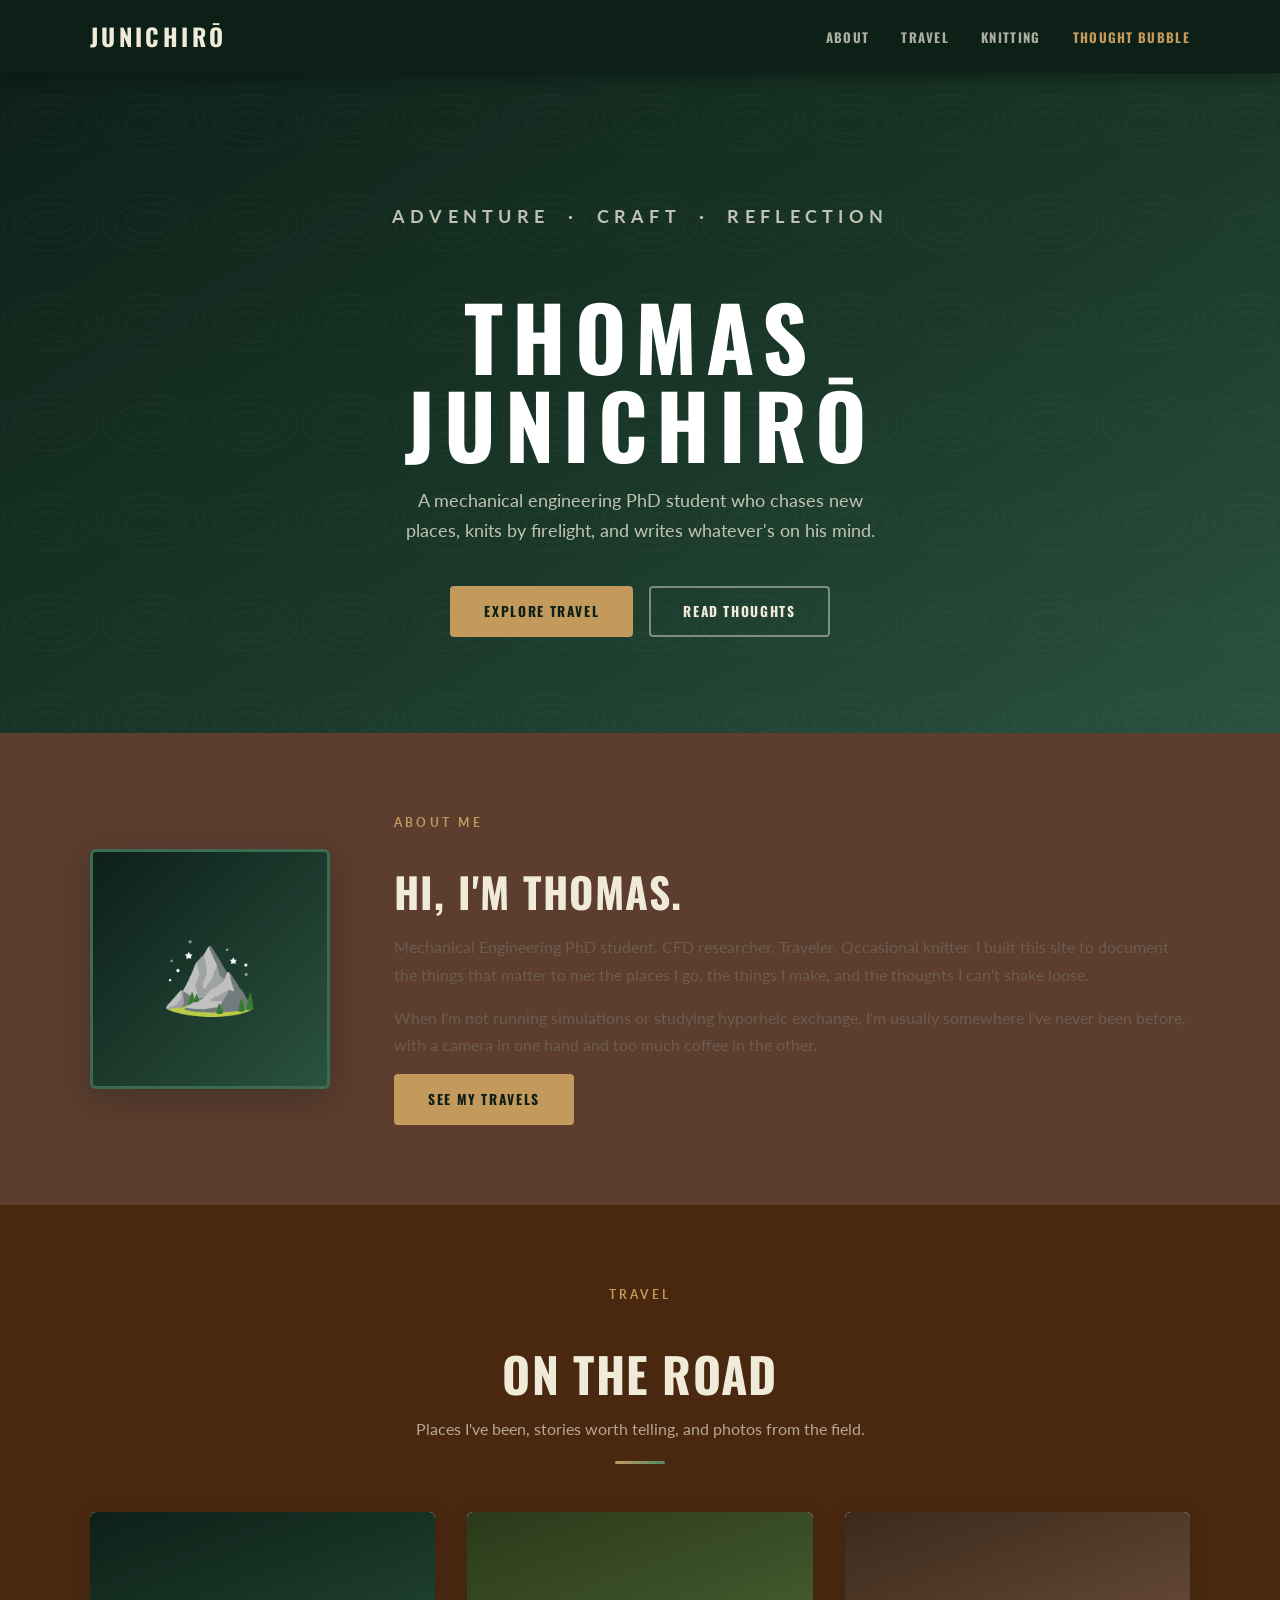
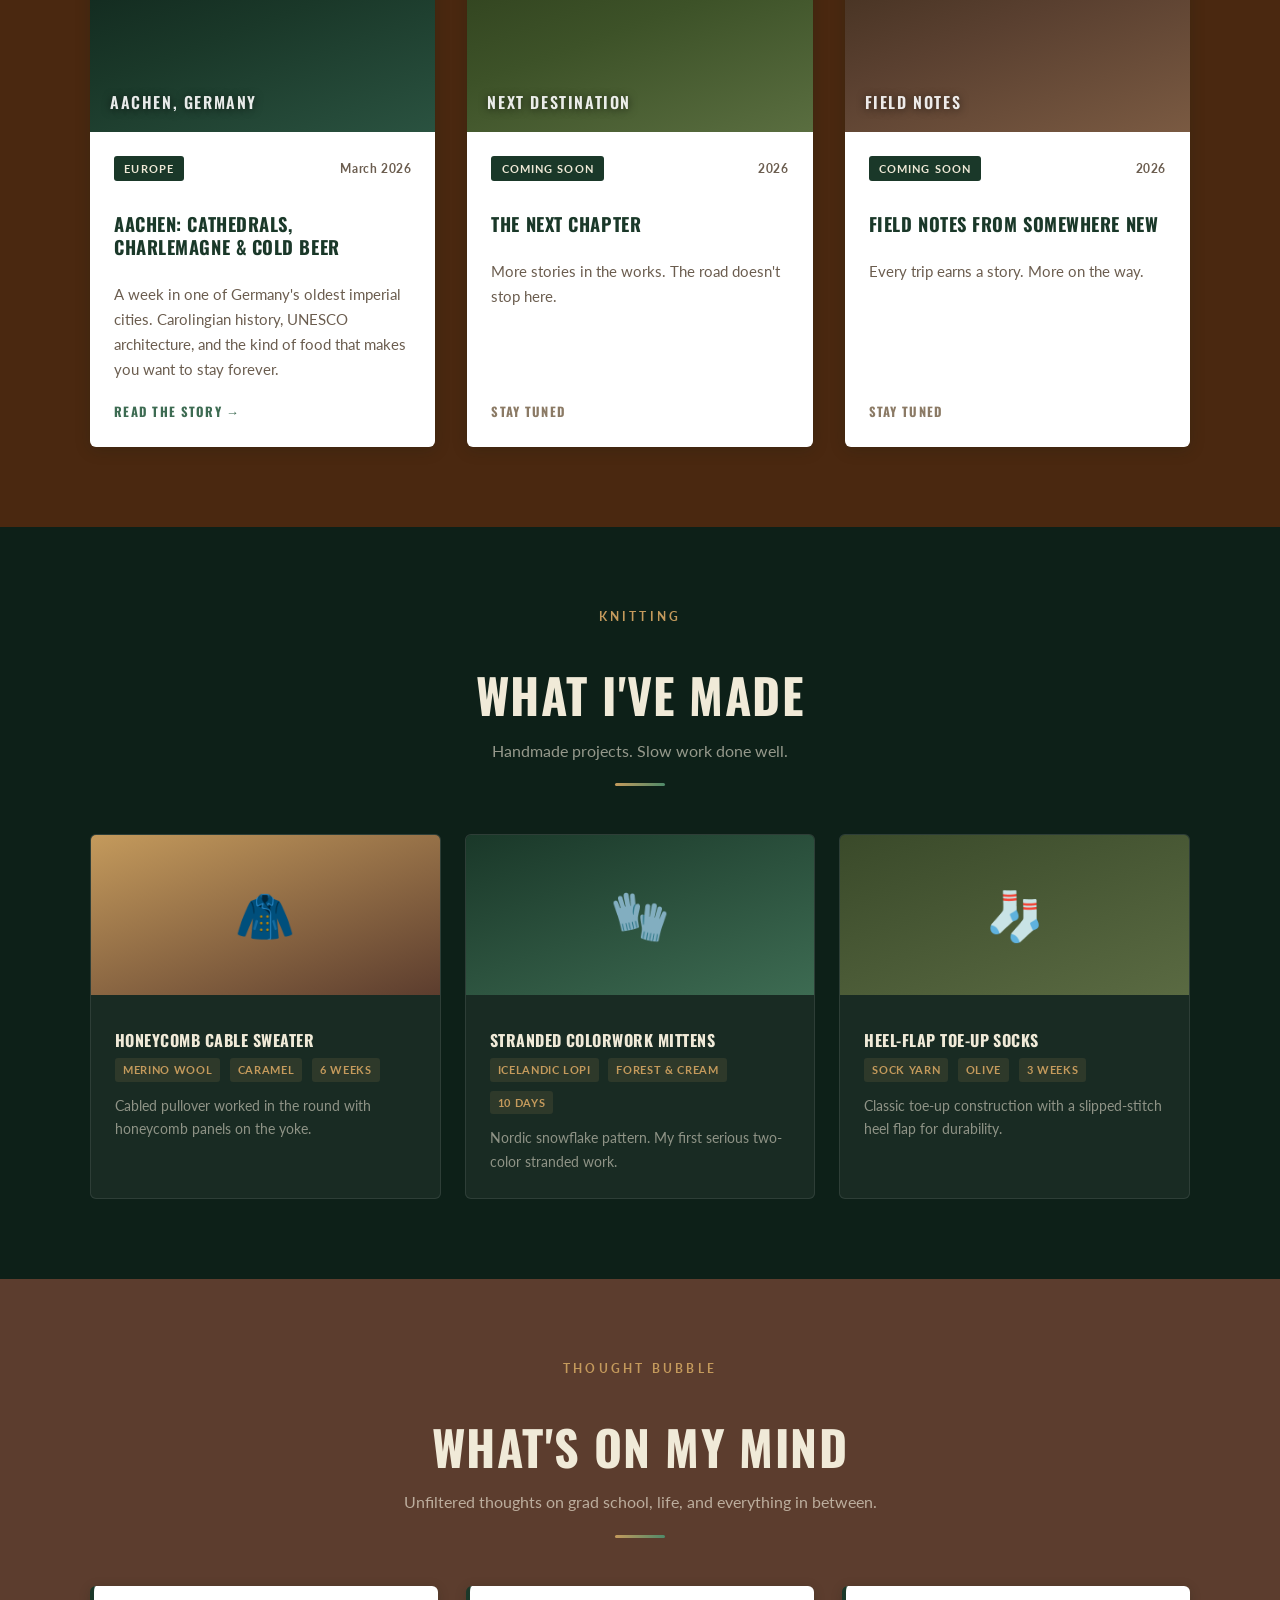
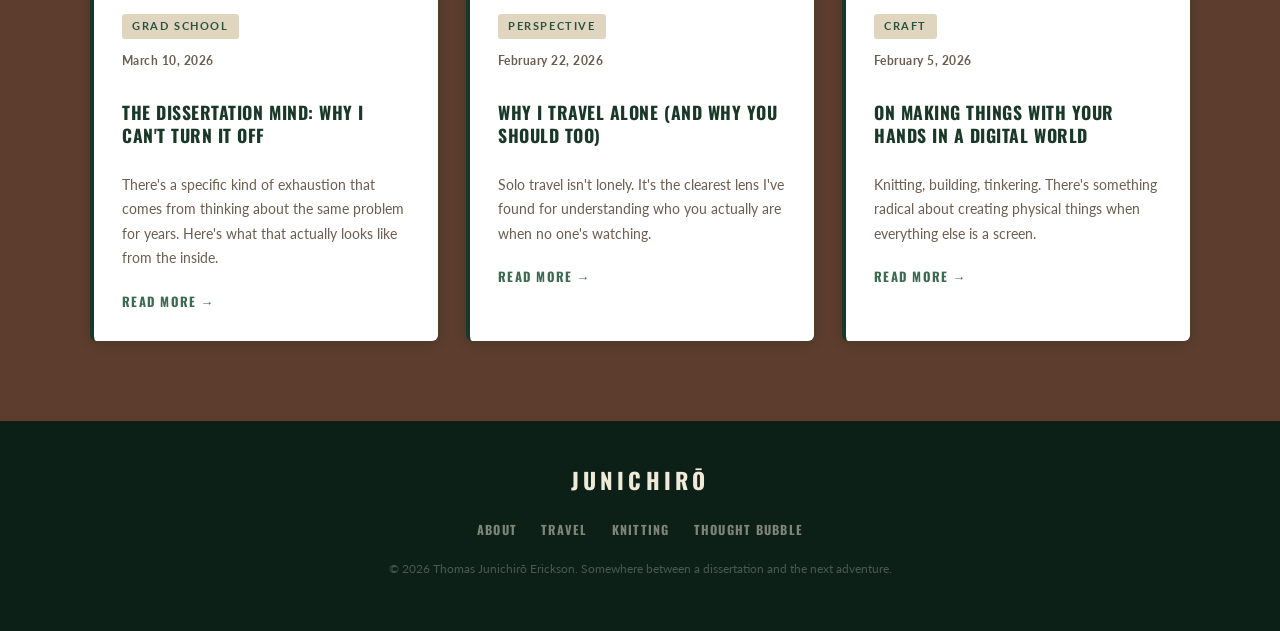
==== commit f8cf7687: "Full site redesign + UROP 2024 Europe travel blog post - Rebuilt index.html: dark green adventure th" ====
--- a/index.html
+++ b/index.html
@@ -3,13 +3,13 @@
 <head>
   <meta charset="UTF-8" />
   <meta name="viewport" content="width=device-width, initial-scale=1.0" />
-  <meta name="description" content="JunichiroKnits — hand-crafted knitwear, a knitting blog, and cozy creations by Thomas Junichiro Erickson." />
-  <title>JunichiroKnits</title>
+  <meta name="description" content="Junichirō: travel stories, knitting projects, and raw thoughts by Thomas Junichirō Erickson." />
+  <title>Junichirō</title>
 
   <!-- Fonts -->
   <link rel="preconnect" href="https://fonts.googleapis.com" />
   <link rel="preconnect" href="https://fonts.gstatic.com" crossorigin />
-  <link href="https://fonts.googleapis.com/css2?family=Playfair+Display:wght@500;700&family=Lato:wght@400;700&display=swap" rel="stylesheet" />
+  <link href="https://fonts.googleapis.com/css2?family=Oswald:wght@400;600;700&family=Lato:wght@400;700&display=swap" rel="stylesheet" />
 
   <!-- Custom CSS -->
   <link rel="stylesheet" href="assets/css/style.css" />
@@ -19,14 +19,12 @@
   <!-- ===================== NAVBAR ===================== -->
   <nav class="navbar">
     <div class="navbar-inner">
-      <a href="#" class="navbar-brand">
-        <span class="yarn">🧶</span> JunichiroKnits
-      </a>
+      <a href="#" class="navbar-brand">Junichirō</a>
       <ul class="navbar-links">
         <li><a href="#about">About</a></li>
-        <li><a href="#blog">Blog</a></li>
-        <li><a href="#projects">Projects</a></li>
-        <li><a href="#etsy">Shop</a></li>
+        <li><a href="#travel">Travel</a></li>
+        <li><a href="#knitting">Knitting</a></li>
+        <li><a href="#thoughts">Thought Bubble</a></li>
       </ul>
       <button class="hamburger" id="hamburger" aria-label="Toggle menu">
         <span></span><span></span><span></span>
@@ -37,23 +35,23 @@
   <!-- Mobile Menu -->
   <div class="mobile-menu" id="mobileMenu">
     <a href="#about">About</a>
-    <a href="#blog">Blog</a>
-    <a href="#projects">Projects</a>
-    <a href="#etsy">Shop</a>
+    <a href="#travel">Travel</a>
+    <a href="#knitting">Knitting</a>
+    <a href="#thoughts">Thought Bubble</a>
   </div>
 
   <!-- ===================== HERO ===================== -->
   <header class="hero">
     <div class="hero-content">
-      <p class="hero-eyebrow">Hand-crafted with love &amp; yarn</p>
-      <h1>Welcome to<br />JunichiroKnits</h1>
+      <p class="hero-eyebrow">Adventure &nbsp;·&nbsp; Craft &nbsp;·&nbsp; Reflection</p>
+      <h1>Thomas<br />Junichirō</h1>
       <p>
-        A cozy corner of the internet for knitting projects, yarn musings,
-        and handmade goods you can take home.
+        A mechanical engineering PhD student who chases new places,
+        knits by firelight, and writes whatever's on his mind.
       </p>
       <div class="hero-buttons">
-        <a href="#projects" class="btn btn-primary">See My Projects</a>
-        <a href="#etsy" class="btn btn-outline">Visit My Shop</a>
+        <a href="#travel" class="btn btn-primary">Explore Travel</a>
+        <a href="#thoughts" class="btn btn-outline">Read Thoughts</a>
       </div>
     </div>
   </header>
@@ -63,268 +61,211 @@
     <div class="section-inner">
       <div class="about-flex">
         <div class="about-avatar">
-          <!-- Replace the emoji with an <img> tag once you have a photo:
-               <img src="assets/img/profile.jpg" alt="Thomas Junichiro Erickson" />  -->
-          🧶
+          <!-- Replace with: <img src="assets/img/profile.jpg" alt="Thomas Junichirō Erickson" /> -->
+          ⛰️
         </div>
         <div class="about-text">
           <div class="section-eyebrow">About Me</div>
-          <h2>Hi, I'm Thomas!</h2>
+          <h2>Hi, I'm Thomas.</h2>
           <p>
-            I'm a Mechanical Engineering PhD student with a serious passion for
-            knitting. When I'm not running CFD simulations or studying
-            hyporheic exchange, you'll find me with two needles and a skein of
-            something soft.
+            Mechanical Engineering PhD student. CFD researcher. Traveler. Occasional knitter.
+            I built this site to document the things that matter to me: the places I go,
+            the things I make, and the thoughts I can't shake loose.
           </p>
           <p>
-            This site is where I share my knitting journey — project write-ups,
-            pattern notes, yarn reviews, and the occasional rambling blog post
-            about life in grad school.
+            When I'm not running simulations or studying hyporheic exchange,
+            I'm usually somewhere I've never been before, with a camera in one hand
+            and too much coffee in the other.
           </p>
-          <a href="#blog" class="btn btn-primary">Read the Blog</a>
-        </div>
-      </div>
-    </div>
-  </section>
-
-  <!-- ===================== BLOG ===================== -->
-  <section class="section" id="blog">
+          <a href="#travel" class="btn btn-primary">See My Travels</a>
+        </div>
+      </div>
+    </div>
+  </section>
+
+  <!-- ===================== TRAVEL ===================== -->
+  <section class="section" id="travel">
     <div class="section-inner">
       <div class="section-header">
-        <div class="section-eyebrow">Blog</div>
-        <h2>Latest Posts</h2>
-        <p>Thoughts on knitting, grad school, yarn hauls, and everything in between.</p>
+        <div class="section-eyebrow">Travel</div>
+        <h2>On the Road</h2>
+        <p>Places I've been, stories worth telling, and photos from the field.</p>
         <div class="divider"></div>
       </div>
 
-      <div class="blog-grid">
-
-        <!-- Blog Post 1 -->
-        <article class="blog-card">
-          <div class="blog-card-img-placeholder" style="background: linear-gradient(135deg, #d4a373, #b8855a);">
-            🧣
-          </div>
-          <div class="blog-card-body">
-            <span class="blog-tag">Pattern Notes</span>
-            <div class="blog-meta">
-              <span>📅</span> March 10, 2026
-            </div>
-            <h3>My First Brioche Scarf — What I Learned</h3>
-            <p>
-              Brioche stitch had been on my bucket list for years. I finally took
-              the plunge and here's everything I wish someone had told me before I
-              cast on.
-            </p>
-            <a href="#" class="blog-read-more">Read more →</a>
-          </div>
-        </article>
-
-        <!-- Blog Post 2 -->
-        <article class="blog-card">
-          <div class="blog-card-img-placeholder" style="background: linear-gradient(135deg, #7a9e7e, #5a7f5e);">
-            🐑
-          </div>
-          <div class="blog-card-body">
-            <span class="blog-tag">Yarn Haul</span>
-            <div class="blog-meta">
-              <span>📅</span> February 22, 2026
-            </div>
-            <h3>Winter Yarn Haul: Merino &amp; Beyond</h3>
-            <p>
-              I went a little overboard at the local fiber festival. Here's
-              everything I picked up, what I'm planning to make, and my
-              honest first-impressions of each yarn.
-            </p>
-            <a href="#" class="blog-read-more">Read more →</a>
-          </div>
-        </article>
-
-        <!-- Blog Post 3 -->
-        <article class="blog-card">
-          <div class="blog-card-img-placeholder" style="background: linear-gradient(135deg, #c4956a, #8b5e3c);">
-            📚
-          </div>
-          <div class="blog-card-body">
-            <span class="blog-tag">Grad School Life</span>
-            <div class="blog-meta">
-              <span>📅</span> February 5, 2026
-            </div>
-            <h3>Knitting Through a Dissertation — My Coping Ritual</h3>
-            <p>
-              There's something about the rhythmic click of needles that keeps
-              anxiety at bay during the long stretches of dissertation writing.
-              Here's how knitting keeps me grounded.
-            </p>
-            <a href="#" class="blog-read-more">Read more →</a>
-          </div>
-        </article>
-
-      </div>
-    </div>
-  </section>
-
-  <!-- ===================== PROJECTS ===================== -->
-  <section class="section" id="projects">
+      <div class="travel-grid">
+
+        <!-- Aachen post — LIVE -->
+        <article class="travel-card">
+          <a href="travel/aachen.html" class="travel-card-img-link">
+            <div class="travel-card-img-placeholder" style="background: linear-gradient(160deg, #0d2018 0%, #1a3829 50%, #2a5240 100%);">
+              <span class="travel-card-location-overlay">Aachen, Germany</span>
+            </div>
+          </a>
+          <div class="travel-card-body">
+            <div class="travel-meta-row">
+              <span class="travel-tag">Europe</span>
+              <span class="travel-date">March 2026</span>
+            </div>
+            <h3><a href="travel/aachen.html">Aachen: Cathedrals, Charlemagne &amp; Cold Beer</a></h3>
+            <p>
+              A week in one of Germany's oldest imperial cities. Carolingian history,
+              UNESCO architecture, and the kind of food that makes you want to stay forever.
+            </p>
+            <a href="travel/aachen.html" class="card-read-more">Read the Story →</a>
+          </div>
+        </article>
+
+        <!-- Placeholder 2 -->
+        <article class="travel-card coming-soon">
+          <div class="travel-card-img-placeholder" style="background: linear-gradient(160deg, #2a3a1a 0%, #3d5228 50%, #5a6e40 100%);">
+            <span class="travel-card-location-overlay">Next Destination</span>
+          </div>
+          <div class="travel-card-body">
+            <div class="travel-meta-row">
+              <span class="travel-tag">Coming Soon</span>
+              <span class="travel-date">2026</span>
+            </div>
+            <h3>The Next Chapter</h3>
+            <p>More stories in the works. The road doesn't stop here.</p>
+            <span class="card-read-more muted">Stay tuned</span>
+          </div>
+        </article>
+
+        <!-- Placeholder 3 -->
+        <article class="travel-card coming-soon">
+          <div class="travel-card-img-placeholder" style="background: linear-gradient(160deg, #3a2a1a 0%, #5a4030 50%, #7a5a42 100%);">
+            <span class="travel-card-location-overlay">Field Notes</span>
+          </div>
+          <div class="travel-card-body">
+            <div class="travel-meta-row">
+              <span class="travel-tag">Coming Soon</span>
+              <span class="travel-date">2026</span>
+            </div>
+            <h3>Field Notes from Somewhere New</h3>
+            <p>Every trip earns a story. More on the way.</p>
+            <span class="card-read-more muted">Stay tuned</span>
+          </div>
+        </article>
+
+      </div>
+    </div>
+  </section>
+
+  <!-- ===================== KNITTING ===================== -->
+  <section class="section" id="knitting">
     <div class="section-inner">
       <div class="section-header">
-        <div class="section-eyebrow">Knitting Projects</div>
+        <div class="section-eyebrow">Knitting</div>
         <h2>What I've Made</h2>
-        <p>A showcase of finished objects — from cozy sweaters to tiny socks.</p>
+        <p>Handmade projects. Slow work done well.</p>
         <div class="divider"></div>
       </div>
 
-      <div class="projects-grid">
-
-        <!-- Project 1 -->
-        <div class="project-card">
-          <div class="project-card-img-placeholder" style="background: linear-gradient(160deg, #d4a373 0%, #5c3d2e 100%);">
-            🧥
-          </div>
-          <div class="project-card-body">
+      <div class="knitting-grid">
+
+        <div class="knitting-card">
+          <div class="knitting-card-img-placeholder" style="background: linear-gradient(160deg, #c49a5c 0%, #5c3d2e 100%);">🧥</div>
+          <div class="knitting-card-body">
             <h3>Honeycomb Cable Sweater</h3>
-            <div class="project-details">
-              <span class="project-detail">🧶 Merino Wool</span>
-              <span class="project-detail">🎨 Caramel</span>
-              <span class="project-detail">⏱ 6 weeks</span>
-            </div>
-            <p>A cozy cabled pullover worked in the round with honeycomb panels on the yoke.</p>
-          </div>
-        </div>
-
-        <!-- Project 2 -->
-        <div class="project-card">
-          <div class="project-card-img-placeholder" style="background: linear-gradient(160deg, #7a9e7e 0%, #3d5c40 100%);">
-            🧤
-          </div>
-          <div class="project-card-body">
+            <div class="knitting-details">
+              <span>Merino Wool</span><span>Caramel</span><span>6 Weeks</span>
+            </div>
+            <p>Cabled pullover worked in the round with honeycomb panels on the yoke.</p>
+          </div>
+        </div>
+
+        <div class="knitting-card">
+          <div class="knitting-card-img-placeholder" style="background: linear-gradient(160deg, #1a3829 0%, #3d6b52 100%);">🧤</div>
+          <div class="knitting-card-body">
             <h3>Stranded Colorwork Mittens</h3>
-            <div class="project-details">
-              <span class="project-detail">🧶 Icelandic Lopi</span>
-              <span class="project-detail">🎨 Forest &amp; Cream</span>
-              <span class="project-detail">⏱ 10 days</span>
-            </div>
-            <p>Nordic snowflake pattern mittens — my first serious attempt at two-color stranded work.</p>
-          </div>
-        </div>
-
-        <!-- Project 3 -->
-        <div class="project-card">
-          <div class="project-card-img-placeholder" style="background: linear-gradient(160deg, #a0b8c8 0%, #4a6b7c 100%);">
-            🧦
-          </div>
-          <div class="project-card-body">
+            <div class="knitting-details">
+              <span>Icelandic Lopi</span><span>Forest &amp; Cream</span><span>10 Days</span>
+            </div>
+            <p>Nordic snowflake pattern. My first serious two-color stranded work.</p>
+          </div>
+        </div>
+
+        <div class="knitting-card">
+          <div class="knitting-card-img-placeholder" style="background: linear-gradient(160deg, #3a4a2a 0%, #5a6a42 100%);">🧦</div>
+          <div class="knitting-card-body">
             <h3>Heel-Flap Toe-Up Socks</h3>
-            <div class="project-details">
-              <span class="project-detail">🧶 Sock Yarn</span>
-              <span class="project-detail">🎨 Ocean Blue</span>
-              <span class="project-detail">⏱ 3 weeks</span>
-            </div>
-            <p>Classic toe-up construction with a slipped-stitch heel flap for extra durability.</p>
-          </div>
-        </div>
-
-        <!-- Project 4 -->
-        <div class="project-card">
-          <div class="project-card-img-placeholder" style="background: linear-gradient(160deg, #e8c4a0 0%, #9c6b3c 100%);">
-            🎀
-          </div>
-          <div class="project-card-body">
-            <h3>Lace Shawlette</h3>
-            <div class="project-details">
-              <span class="project-detail">🧶 Fingering Silk Blend</span>
-              <span class="project-detail">🎨 Blush</span>
-              <span class="project-detail">⏱ 2 weeks</span>
-            </div>
-            <p>A delicate crescent shawl worked in a feather-and-fan lace pattern. Gifted to my mom.</p>
-          </div>
-        </div>
-
-        <!-- Project 5 -->
-        <div class="project-card">
-          <div class="project-card-img-placeholder" style="background: linear-gradient(160deg, #c8a8c8 0%, #7c4f7c 100%);">
-            👒
-          </div>
-          <div class="project-card-body">
-            <h3>Slouchy Ribbed Beanie</h3>
-            <div class="project-details">
-              <span class="project-detail">🧶 Bulky Alpaca</span>
-              <span class="project-detail">🎨 Mauve</span>
-              <span class="project-detail">⏱ 4 days</span>
-            </div>
-            <p>A quick weekend knit — oversized ribbing for maximum cozy factor. Great beginner hat.</p>
-          </div>
-        </div>
-
-        <!-- Project 6 -->
-        <div class="project-card">
-          <div class="project-card-img-placeholder" style="background: linear-gradient(160deg, #f0c87a 0%, #b07820 100%);">
-            🐻
-          </div>
-          <div class="project-card-body">
-            <h3>Amigurumi Bear</h3>
-            <div class="project-details">
-              <span class="project-detail">🧶 Cotton DK</span>
-              <span class="project-detail">🎨 Honey &amp; Brown</span>
-              <span class="project-detail">⏱ 1 week</span>
-            </div>
-            <p>A stuffed bear worked in the round — my first amigurumi! Turned out surprisingly huggable.</p>
-          </div>
-        </div>
-
-      </div>
-    </div>
-  </section>
-
-  <!-- ===================== ETSY ===================== -->
-  <section id="etsy">
-    <div class="etsy-inner">
-      <div class="etsy-badge">
-        🛍 Now on Etsy
-      </div>
-      <h2>Support My Work</h2>
-      <p>
-        Love what you see? You can find hand-knit goods, custom orders, and
-        pattern downloads in my Etsy shop. Every purchase helps fund more yarn
-        (and more PhD survival snacks).
-      </p>
-
-      <div class="etsy-features">
-        <div class="etsy-feature">
-          <span class="etsy-feature-icon">🤝</span>
-          <span class="etsy-feature-label">Custom Orders</span>
-        </div>
-        <div class="etsy-feature">
-          <span class="etsy-feature-icon">📬</span>
-          <span class="etsy-feature-label">Ships Worldwide</span>
-        </div>
-        <div class="etsy-feature">
-          <span class="etsy-feature-icon">📄</span>
-          <span class="etsy-feature-label">PDF Patterns</span>
-        </div>
-        <div class="etsy-feature">
-          <span class="etsy-feature-icon">💚</span>
-          <span class="etsy-feature-label">Made with Love</span>
-        </div>
-      </div>
-
-      <!-- Replace href with your actual Etsy shop URL -->
-      <a href="https://www.etsy.com/shop/JunichiroKnits" target="_blank" rel="noopener" class="btn btn-etsy">
-        🛒 Visit My Etsy Shop
-      </a>
-      <p class="etsy-note">Opens in a new tab · No account required to browse</p>
+            <div class="knitting-details">
+              <span>Sock Yarn</span><span>Olive</span><span>3 Weeks</span>
+            </div>
+            <p>Classic toe-up construction with a slipped-stitch heel flap for durability.</p>
+          </div>
+        </div>
+
+      </div>
+    </div>
+  </section>
+
+  <!-- ===================== THOUGHT BUBBLE ===================== -->
+  <section class="section" id="thoughts">
+    <div class="section-inner">
+      <div class="section-header">
+        <div class="section-eyebrow">Thought Bubble</div>
+        <h2>What's on My Mind</h2>
+        <p>Unfiltered thoughts on grad school, life, and everything in between.</p>
+        <div class="divider"></div>
+      </div>
+
+      <div class="thoughts-grid">
+
+        <article class="thought-card">
+          <div class="thought-card-body">
+            <span class="thought-tag">Grad School</span>
+            <div class="thought-meta">March 10, 2026</div>
+            <h3>The Dissertation Mind: Why I Can't Turn It Off</h3>
+            <p>
+              There's a specific kind of exhaustion that comes from thinking about the
+              same problem for years. Here's what that actually looks like from the inside.
+            </p>
+            <a href="#" class="card-read-more">Read more →</a>
+          </div>
+        </article>
+
+        <article class="thought-card">
+          <div class="thought-card-body">
+            <span class="thought-tag">Perspective</span>
+            <div class="thought-meta">February 22, 2026</div>
+            <h3>Why I Travel Alone (And Why You Should Too)</h3>
+            <p>
+              Solo travel isn't lonely. It's the clearest lens I've found for understanding
+              who you actually are when no one's watching.
+            </p>
+            <a href="#" class="card-read-more">Read more →</a>
+          </div>
+        </article>
+
+        <article class="thought-card">
+          <div class="thought-card-body">
+            <span class="thought-tag">Craft</span>
+            <div class="thought-meta">February 5, 2026</div>
+            <h3>On Making Things with Your Hands in a Digital World</h3>
+            <p>
+              Knitting, building, tinkering. There's something radical about creating
+              physical things when everything else is a screen.
+            </p>
+            <a href="#" class="card-read-more">Read more →</a>
+          </div>
+        </article>
+
+      </div>
     </div>
   </section>
 
   <!-- ===================== FOOTER ===================== -->
   <footer class="footer">
-    <div class="footer-brand">🧶 JunichiroKnits</div>
+    <div class="footer-brand">Junichirō</div>
     <ul class="footer-links">
       <li><a href="#about">About</a></li>
-      <li><a href="#blog">Blog</a></li>
-      <li><a href="#projects">Projects</a></li>
-      <li><a href="#etsy">Shop</a></li>
+      <li><a href="#travel">Travel</a></li>
+      <li><a href="#knitting">Knitting</a></li>
+      <li><a href="#thoughts">Thought Bubble</a></li>
     </ul>
-    <p class="footer-copy">&copy; 2026 Thomas Junichiro Erickson. Made with 🧶 and too much coffee.</p>
+    <p class="footer-copy">&copy; 2026 Thomas Junichirō Erickson. Somewhere between a dissertation and the next adventure.</p>
   </footer>
 
   <!-- Back to Top -->
--- a/assets/css/style.css
+++ b/assets/css/style.css
@@ -1,36 +1,36 @@
 /* ========================================
-   JunichiroKnits — Custom Styles
+   Junichiro — Custom Styles
+   Adventure & Masculine Edition
    ======================================== */
 
 /* --- Root Variables --- */
 :root {
-  --cream:       #faf7f2;
-  --cream-dark:  #f0e6d6;
-  --tan:         #d4a373;
-  --tan-dark:    #b8855a;
-  --brown:       #5c3d2e;
-  --brown-light: #7a5544;
-  --sage:        #7a9e7e;
-  --sage-dark:   #5a7f5e;
-  --text:        #2d2013;
-  --text-muted:  #7a6653;
-  --white:       #ffffff;
-  --shadow:      rgba(93, 60, 40, 0.12);
-  --shadow-lg:   rgba(93, 60, 40, 0.2);
+  --forest-deep:  #0d2018;
+  --forest:       #1a3829;
+  --forest-mid:   #2a5240;
+  --moss:         #3d6b52;
+  --moss-light:   #4e8a69;
+  --tan:          #c49a5c;
+  --tan-dark:     #a07838;
+  --brown:        #5c3d2e;
+  --stone:        #8b7a65;
+  --cream:        #f0ead8;
+  --cream-dark:   #e0d5bf;
+  --text:         #1a1208;
+  --text-muted:   #6b5d4f;
+  --white:        #ffffff;
+  --shadow:       rgba(13, 32, 24, 0.18);
+  --shadow-lg:    rgba(13, 32, 24, 0.32);
 }
 
 /* --- Base --- */
-* {
-  box-sizing: border-box;
-}
-
-html {
-  scroll-behavior: smooth;
-}
+* { box-sizing: border-box; }
+
+html { scroll-behavior: smooth; }
 
 body {
   font-family: 'Lato', sans-serif;
-  background-color: var(--cream);
+  background-color: var(--brown);
   color: var(--text);
   margin: 0;
   padding: 0;
@@ -38,20 +38,20 @@
 }
 
 h1, h2, h3, h4, h5 {
-  font-family: 'Playfair Display', serif;
-  color: var(--brown);
-  line-height: 1.3;
+  font-family: 'Oswald', sans-serif;
+  color: var(--forest);
+  line-height: 1.2;
+  text-transform: uppercase;
+  letter-spacing: 0.03em;
 }
 
 a {
-  color: var(--tan-dark);
+  color: var(--moss);
   text-decoration: none;
   transition: color 0.2s;
 }
 
-a:hover {
-  color: var(--brown);
-}
+a:hover { color: var(--forest); }
 
 img {
   max-width: 100%;
@@ -61,12 +61,12 @@
 
 /* --- Navbar --- */
 .navbar {
-  background-color: var(--brown);
+  background-color: var(--forest-deep);
   padding: 1rem 2rem;
   position: sticky;
   top: 0;
   z-index: 1000;
-  box-shadow: 0 2px 12px var(--shadow-lg);
+  box-shadow: 0 2px 16px rgba(0, 0, 0, 0.4);
 }
 
 .navbar-inner {
@@ -78,17 +78,12 @@
 }
 
 .navbar-brand {
-  font-family: 'Playfair Display', serif;
+  font-family: 'Oswald', sans-serif;
   font-size: 1.5rem;
   font-weight: 700;
   color: var(--cream) !important;
-  display: flex;
-  align-items: center;
-  gap: 0.5rem;
-}
-
-.navbar-brand span.yarn {
-  font-size: 1.4rem;
+  letter-spacing: 0.14em;
+  text-transform: uppercase;
 }
 
 .navbar-links {
@@ -100,17 +95,16 @@
 }
 
 .navbar-links a {
-  color: var(--cream-dark);
-  font-size: 0.95rem;
-  font-weight: 600;
-  letter-spacing: 0.03em;
+  color: rgba(240, 234, 216, 0.7);
+  font-size: 0.82rem;
+  font-weight: 700;
+  letter-spacing: 0.1em;
   text-transform: uppercase;
   transition: color 0.2s;
-}
-
-.navbar-links a:hover {
-  color: var(--tan);
-}
+  font-family: 'Oswald', sans-serif;
+}
+
+.navbar-links a:hover { color: var(--tan); }
 
 /* Hamburger */
 .hamburger {
@@ -140,26 +134,24 @@
 .mobile-menu {
   display: none;
   flex-direction: column;
-  background-color: var(--brown);
+  background-color: var(--forest-deep);
   padding: 1rem 2rem 1.5rem;
   gap: 1rem;
-}
-
-.mobile-menu.open {
-  display: flex;
-}
+  border-top: 1px solid rgba(255, 255, 255, 0.08);
+}
+
+.mobile-menu.open { display: flex; }
 
 .mobile-menu a {
-  color: var(--cream-dark);
+  color: rgba(240, 234, 216, 0.7);
   font-size: 1rem;
   font-weight: 600;
   text-transform: uppercase;
-  letter-spacing: 0.04em;
-}
-
-.mobile-menu a:hover {
-  color: var(--tan);
-}
+  letter-spacing: 0.1em;
+  font-family: 'Oswald', sans-serif;
+}
+
+.mobile-menu a:hover { color: var(--tan); }
 
 @media (max-width: 700px) {
   .navbar-links { display: none; }
@@ -168,19 +160,20 @@
 
 /* --- Hero --- */
 .hero {
-  background: linear-gradient(135deg, var(--brown) 0%, var(--brown-light) 50%, var(--tan-dark) 100%);
+  background: linear-gradient(150deg, var(--forest-deep) 0%, var(--forest) 55%, var(--forest-mid) 100%);
   color: var(--cream);
-  padding: 6rem 2rem 5rem;
+  padding: 7rem 2rem 6rem;
   text-align: center;
   position: relative;
   overflow: hidden;
 }
 
+/* Topographic contour overlay */
 .hero::before {
   content: '';
   position: absolute;
   inset: 0;
-  background: url("data:image/svg+xml,%3Csvg width='60' height='60' viewBox='0 0 60 60' xmlns='http://www.w3.org/2000/svg'%3E%3Cg fill='none' fill-rule='evenodd'%3E%3Cg fill='%23ffffff' fill-opacity='0.04'%3E%3Cpath d='M36 34v-4h-2v4h-4v2h4v4h2v-4h4v-2h-4zm0-30V0h-2v4h-4v2h4v4h2V6h4V4h-4zM6 34v-4H4v4H0v2h4v4h2v-4h4v-2H6zM6 4V0H4v4H0v2h4v4h2V6h4V4H6z'/%3E%3C/g%3E%3C/g%3E%3C/svg%3E");
+  background: url("data:image/svg+xml,%3Csvg xmlns='http://www.w3.org/2000/svg' width='100' height='100'%3E%3Cellipse cx='50' cy='50' rx='48' ry='28' fill='none' stroke='white' stroke-width='0.6' stroke-opacity='0.06'/%3E%3Cellipse cx='50' cy='50' rx='36' ry='19' fill='none' stroke='white' stroke-width='0.6' stroke-opacity='0.06'/%3E%3Cellipse cx='50' cy='50' rx='24' ry='11' fill='none' stroke='white' stroke-width='0.6' stroke-opacity='0.06'/%3E%3C/svg%3E") repeat;
 }
 
 .hero-content {
@@ -190,25 +183,30 @@
 }
 
 .hero-eyebrow {
-  font-size: 0.85rem;
-  font-weight: 700;
-  text-transform: uppercase;
-  letter-spacing: 0.2em;
+  font-size: 0.75rem;
+  font-weight: 700;
+  text-transform: uppercase;
+  letter-spacing: 0.3em;
   color: var(--tan);
   margin-bottom: 1rem;
+  font-family: 'Lato', sans-serif;
 }
 
 .hero h1 {
-  font-size: clamp(2.2rem, 5vw, 3.5rem);
+  font-family: 'Oswald', sans-serif;
+  font-size: clamp(3.2rem, 7vw, 5.5rem);
+  font-weight: 700;
   color: var(--white);
   margin-bottom: 1.2rem;
+  letter-spacing: 0.1em;
+  line-height: 1.0;
 }
 
 .hero p {
-  font-size: 1.15rem;
-  color: var(--cream-dark);
-  margin-bottom: 2rem;
-  max-width: 550px;
+  font-size: 1.1rem;
+  color: rgba(240, 234, 216, 0.78);
+  margin-bottom: 2.5rem;
+  max-width: 500px;
   margin-left: auto;
   margin-right: auto;
 }
@@ -223,19 +221,21 @@
 /* --- Buttons --- */
 .btn {
   display: inline-block;
-  padding: 0.75rem 1.8rem;
-  border-radius: 50px;
-  font-size: 0.95rem;
+  padding: 0.75rem 2rem;
+  border-radius: 4px;
+  font-size: 0.85rem;
   font-weight: 700;
   cursor: pointer;
   border: 2px solid transparent;
   transition: all 0.25s;
-  font-family: 'Lato', sans-serif;
+  font-family: 'Oswald', sans-serif;
+  letter-spacing: 0.12em;
+  text-transform: uppercase;
 }
 
 .btn-primary {
   background-color: var(--tan);
-  color: var(--brown);
+  color: var(--forest-deep);
   border-color: var(--tan);
 }
 
@@ -244,38 +244,24 @@
   border-color: var(--tan-dark);
   color: var(--white);
   transform: translateY(-2px);
-  box-shadow: 0 6px 16px var(--shadow-lg);
+  box-shadow: 0 6px 20px rgba(0, 0, 0, 0.3);
 }
 
 .btn-outline {
   background: transparent;
   color: var(--cream);
-  border-color: var(--cream-dark);
+  border-color: rgba(240, 234, 216, 0.45);
 }
 
 .btn-outline:hover {
-  background-color: rgba(255,255,255,0.1);
+  background-color: rgba(255, 255, 255, 0.1);
+  border-color: var(--cream);
   color: var(--white);
   transform: translateY(-2px);
 }
 
-.btn-sage {
-  background-color: var(--sage);
-  color: var(--white);
-  border-color: var(--sage);
-}
-
-.btn-sage:hover {
-  background-color: var(--sage-dark);
-  border-color: var(--sage-dark);
-  transform: translateY(-2px);
-  box-shadow: 0 6px 16px rgba(90, 127, 94, 0.35);
-}
-
 /* --- Section Shared --- */
-.section {
-  padding: 5rem 2rem;
-}
+.section { padding: 5rem 2rem; }
 
 .section-inner {
   max-width: 1100px;
@@ -288,294 +274,40 @@
 }
 
 .section-eyebrow {
-  font-size: 0.8rem;
-  font-weight: 700;
-  letter-spacing: 0.2em;
-  text-transform: uppercase;
-  color: var(--tan-dark);
+  font-size: 0.72rem;
+  font-weight: 700;
+  letter-spacing: 0.28em;
+  text-transform: uppercase;
+  color: var(--moss);
   margin-bottom: 0.5rem;
+  font-family: 'Lato', sans-serif;
 }
 
 .section-header h2 {
-  font-size: clamp(1.8rem, 4vw, 2.6rem);
+  font-size: clamp(2rem, 5vw, 3rem);
   margin-bottom: 0.8rem;
 }
 
 .section-header p {
   color: var(--text-muted);
-  font-size: 1.05rem;
-  max-width: 560px;
+  font-size: 1rem;
+  max-width: 500px;
   margin: 0 auto;
 }
 
 .divider {
-  width: 60px;
+  width: 50px;
   height: 3px;
-  background: linear-gradient(90deg, var(--tan), var(--sage));
+  background: linear-gradient(90deg, var(--forest), var(--tan));
   border-radius: 2px;
-  margin: 1rem auto 0;
-}
-
-/* --- Blog Section --- */
-#blog {
-  background-color: var(--white);
-}
-
-.blog-grid {
-  display: grid;
-  grid-template-columns: repeat(auto-fill, minmax(300px, 1fr));
-  gap: 2rem;
-}
-
-.blog-card {
-  background: var(--cream);
-  border-radius: 16px;
-  overflow: hidden;
-  box-shadow: 0 2px 12px var(--shadow);
-  transition: transform 0.25s, box-shadow 0.25s;
-  display: flex;
-  flex-direction: column;
-}
-
-.blog-card:hover {
-  transform: translateY(-5px);
-  box-shadow: 0 10px 28px var(--shadow-lg);
-}
-
-.blog-card-img {
-  width: 100%;
-  height: 200px;
-  object-fit: cover;
-}
-
-.blog-card-img-placeholder {
-  width: 100%;
-  height: 200px;
-  display: flex;
-  align-items: center;
-  justify-content: center;
-  font-size: 3rem;
-}
-
-.blog-card-body {
-  padding: 1.5rem;
-  flex: 1;
-  display: flex;
-  flex-direction: column;
-}
-
-.blog-tag {
-  display: inline-block;
-  background: var(--cream-dark);
-  color: var(--tan-dark);
-  font-size: 0.72rem;
-  font-weight: 700;
-  text-transform: uppercase;
-  letter-spacing: 0.1em;
-  padding: 0.2rem 0.7rem;
-  border-radius: 50px;
-  margin-bottom: 0.75rem;
-}
-
-.blog-card-body h3 {
-  font-size: 1.2rem;
-  margin-bottom: 0.6rem;
-  color: var(--brown);
-}
-
-.blog-card-body p {
-  color: var(--text-muted);
-  font-size: 0.93rem;
-  flex: 1;
-  margin-bottom: 1.2rem;
-}
-
-.blog-meta {
-  font-size: 0.8rem;
-  color: var(--text-muted);
-  display: flex;
-  align-items: center;
-  gap: 0.4rem;
-  margin-bottom: 1rem;
-}
-
-.blog-read-more {
-  font-size: 0.88rem;
-  font-weight: 700;
-  color: var(--tan-dark);
-  display: flex;
-  align-items: center;
-  gap: 0.3rem;
-  margin-top: auto;
-}
-
-.blog-read-more:hover {
-  color: var(--brown);
-  gap: 0.5rem;
-}
-
-/* --- Projects Section --- */
-#projects {
-  background-color: var(--cream);
-}
-
-.projects-grid {
-  display: grid;
-  grid-template-columns: repeat(auto-fill, minmax(280px, 1fr));
-  gap: 1.75rem;
-}
-
-.project-card {
-  background: var(--white);
-  border-radius: 16px;
-  overflow: hidden;
-  box-shadow: 0 2px 12px var(--shadow);
-  transition: transform 0.25s, box-shadow 0.25s;
-}
-
-.project-card:hover {
-  transform: translateY(-5px);
-  box-shadow: 0 10px 28px var(--shadow-lg);
-}
-
-.project-card-img {
-  width: 100%;
-  height: 240px;
-  object-fit: cover;
-}
-
-.project-card-img-placeholder {
-  width: 100%;
-  height: 240px;
-  display: flex;
-  align-items: center;
-  justify-content: center;
-  font-size: 4rem;
-}
-
-.project-card-body {
-  padding: 1.25rem 1.5rem 1.5rem;
-}
-
-.project-card-body h3 {
-  font-size: 1.15rem;
-  margin-bottom: 0.35rem;
-  color: var(--brown);
-}
-
-.project-details {
-  display: flex;
-  gap: 1rem;
-  flex-wrap: wrap;
-  margin: 0.6rem 0 0.8rem;
-}
-
-.project-detail {
-  font-size: 0.78rem;
-  color: var(--text-muted);
-  display: flex;
-  align-items: center;
-  gap: 0.25rem;
-}
-
-.project-card-body p {
-  font-size: 0.9rem;
-  color: var(--text-muted);
-  margin: 0;
-}
-
-/* --- Etsy Section --- */
-#etsy {
-  background: linear-gradient(135deg, var(--sage-dark) 0%, var(--sage) 100%);
-  color: var(--white);
-  text-align: center;
-  padding: 5rem 2rem;
-}
-
-.etsy-inner {
-  max-width: 700px;
-  margin: 0 auto;
-}
-
-.etsy-badge {
-  display: inline-flex;
-  align-items: center;
-  gap: 0.5rem;
-  background: rgba(255,255,255,0.2);
-  color: var(--white);
-  font-size: 0.82rem;
-  font-weight: 700;
-  text-transform: uppercase;
-  letter-spacing: 0.15em;
-  padding: 0.4rem 1rem;
-  border-radius: 50px;
-  margin-bottom: 1.5rem;
-}
-
-#etsy h2 {
-  font-size: clamp(1.8rem, 4vw, 2.8rem);
-  color: var(--white);
-  margin-bottom: 1rem;
-}
-
-#etsy p {
-  font-size: 1.1rem;
-  color: rgba(255,255,255,0.88);
-  margin-bottom: 2.5rem;
-  line-height: 1.8;
-}
-
-.etsy-features {
-  display: flex;
-  justify-content: center;
-  gap: 2.5rem;
-  flex-wrap: wrap;
-  margin-bottom: 2.5rem;
-}
-
-.etsy-feature {
-  display: flex;
-  flex-direction: column;
-  align-items: center;
-  gap: 0.4rem;
-}
-
-.etsy-feature-icon {
-  font-size: 2rem;
-}
-
-.etsy-feature-label {
-  font-size: 0.85rem;
-  color: rgba(255,255,255,0.8);
-  font-weight: 600;
-}
-
-.btn-etsy {
-  background-color: var(--white);
-  color: var(--sage-dark);
-  border-color: var(--white);
-  font-size: 1.05rem;
-  padding: 0.9rem 2.4rem;
-}
-
-.btn-etsy:hover {
-  background-color: var(--cream);
-  border-color: var(--cream);
-  color: var(--sage-dark);
-  transform: translateY(-3px);
-  box-shadow: 0 8px 24px rgba(0,0,0,0.2);
-}
-
-.etsy-note {
-  margin-top: 1rem;
-  font-size: 0.85rem;
-  color: rgba(255,255,255,0.65);
-}
-
-/* --- About / Intro strip --- */
-#about {
-  background-color: var(--cream-dark);
-}
+  margin: 1.2rem auto 0;
+}
+
+/* --- About --- */
+#about { background-color: var(--brown); }
+#about .section-eyebrow { color: var(--tan); }
+.about-text h2 { color: var(--cream); }
+.about-text p  { color: rgba(240, 234, 216, 0.72); }
 
 .about-flex {
   display: flex;
@@ -590,7 +322,7 @@
 }
 
 .about-text h2 {
-  font-size: clamp(1.6rem, 3vw, 2.2rem);
+  font-size: clamp(1.8rem, 3.5vw, 2.6rem);
   margin-bottom: 1rem;
 }
 
@@ -601,43 +333,312 @@
 
 .about-avatar {
   flex-shrink: 0;
-  width: 260px;
-  height: 260px;
-  border-radius: 50%;
-  background: linear-gradient(135deg, var(--tan), var(--brown));
+  width: 240px;
+  height: 240px;
+  border-radius: 6px;
+  background: linear-gradient(135deg, var(--forest-deep), var(--forest-mid));
   display: flex;
   align-items: center;
   justify-content: center;
-  font-size: 6rem;
+  font-size: 5rem;
   box-shadow: 0 8px 32px var(--shadow-lg);
   overflow: hidden;
+  border: 3px solid var(--moss);
 }
 
 .about-avatar img {
   width: 100%;
   height: 100%;
   object-fit: cover;
-  border-radius: 50%;
+  border-radius: 4px;
 }
 
 @media (max-width: 700px) {
   .about-flex { flex-direction: column-reverse; text-align: center; }
-  .about-avatar { width: 180px; height: 180px; font-size: 4rem; margin: 0 auto; }
+  .about-avatar { width: 160px; height: 160px; font-size: 3.5rem; margin: 0 auto; }
+}
+
+/* --- Travel Section --- */
+#travel { background-color: #4a2810; }
+#travel .section-eyebrow { color: var(--tan); }
+#travel .section-header h2 { color: var(--cream); }
+#travel .section-header p { color: rgba(240, 234, 216, 0.65); }
+#travel .divider { background: linear-gradient(90deg, var(--tan), var(--moss-light)); }
+
+.travel-grid {
+  display: grid;
+  grid-template-columns: repeat(auto-fill, minmax(320px, 1fr));
+  gap: 2rem;
+}
+
+.travel-card {
+  background: var(--white);
+  border-radius: 6px;
+  overflow: hidden;
+  box-shadow: 0 3px 16px var(--shadow);
+  transition: transform 0.25s, box-shadow 0.25s;
+  display: flex;
+  flex-direction: column;
+}
+
+.travel-card:hover {
+  transform: translateY(-5px);
+  box-shadow: 0 14px 36px var(--shadow-lg);
+}
+
+.travel-card.coming-soon { opacity: 0.7; }
+.travel-card.coming-soon:hover { transform: none; box-shadow: 0 3px 16px var(--shadow); }
+
+.travel-card-img-link { display: block; }
+
+.travel-card-img-placeholder {
+  width: 100%;
+  height: 220px;
+  display: flex;
+  align-items: flex-end;
+  justify-content: flex-start;
+  padding: 1rem 1.25rem;
+}
+
+.travel-card-location-overlay {
+  font-family: 'Oswald', sans-serif;
+  font-size: 1rem;
+  font-weight: 600;
+  color: rgba(255, 255, 255, 0.9);
+  letter-spacing: 0.1em;
+  text-transform: uppercase;
+  text-shadow: 0 1px 8px rgba(0, 0, 0, 0.6);
+}
+
+.travel-card-body {
+  padding: 1.5rem;
+  flex: 1;
+  display: flex;
+  flex-direction: column;
+}
+
+.travel-meta-row {
+  display: flex;
+  justify-content: space-between;
+  align-items: center;
+  margin-bottom: 0.75rem;
+}
+
+.travel-tag {
+  display: inline-block;
+  background: var(--forest);
+  color: var(--cream);
+  font-size: 0.68rem;
+  font-weight: 700;
+  text-transform: uppercase;
+  letter-spacing: 0.1em;
+  padding: 0.2rem 0.65rem;
+  border-radius: 3px;
+  font-family: 'Lato', sans-serif;
+}
+
+.travel-date {
+  font-size: 0.75rem;
+  color: var(--text-muted);
+  font-weight: 700;
+  letter-spacing: 0.05em;
+  font-family: 'Lato', sans-serif;
+}
+
+.travel-card-body h3 {
+  font-size: 1.15rem;
+  margin-bottom: 0.6rem;
+  color: var(--forest);
+  line-height: 1.25;
+}
+
+.travel-card-body h3 a {
+  color: var(--forest);
+  transition: color 0.2s;
+}
+
+.travel-card-body h3 a:hover { color: var(--moss); }
+
+.travel-card-body p {
+  color: var(--text-muted);
+  font-size: 0.92rem;
+  flex: 1;
+  margin-bottom: 1.2rem;
+}
+
+.card-read-more {
+  font-size: 0.8rem;
+  font-weight: 700;
+  font-family: 'Oswald', sans-serif;
+  letter-spacing: 0.1em;
+  text-transform: uppercase;
+  color: var(--moss);
+  display: inline-block;
+  margin-top: auto;
+  transition: color 0.2s;
+}
+
+.card-read-more:hover { color: var(--forest); }
+.card-read-more.muted { color: var(--stone); cursor: default; }
+
+/* --- Knitting Section --- */
+#knitting {
+  background-color: var(--forest-deep);
+}
+
+#knitting .section-eyebrow { color: var(--tan); }
+#knitting .section-header h2 { color: var(--cream); }
+#knitting .section-header p { color: rgba(240, 234, 216, 0.6); }
+#knitting .divider { background: linear-gradient(90deg, var(--tan), var(--moss-light)); }
+
+.knitting-grid {
+  display: grid;
+  grid-template-columns: repeat(auto-fill, minmax(280px, 1fr));
+  gap: 1.5rem;
+}
+
+.knitting-card {
+  background: rgba(255, 255, 255, 0.05);
+  border: 1px solid rgba(255, 255, 255, 0.09);
+  border-radius: 6px;
+  overflow: hidden;
+  transition: transform 0.25s, border-color 0.25s;
+}
+
+.knitting-card:hover {
+  transform: translateY(-4px);
+  border-color: rgba(196, 154, 92, 0.4);
+}
+
+.knitting-card-img-placeholder {
+  width: 100%;
+  height: 160px;
+  display: flex;
+  align-items: center;
+  justify-content: center;
+  font-size: 3rem;
+}
+
+.knitting-card-body { padding: 1.25rem 1.5rem 1.5rem; }
+
+.knitting-card-body h3 {
+  font-size: 1rem;
+  color: var(--cream);
+  margin-bottom: 0.4rem;
+}
+
+.knitting-details {
+  display: flex;
+  gap: 0.6rem;
+  flex-wrap: wrap;
+  margin: 0.5rem 0 0.75rem;
+}
+
+.knitting-details span {
+  font-size: 0.68rem;
+  color: var(--tan);
+  font-weight: 700;
+  letter-spacing: 0.06em;
+  text-transform: uppercase;
+  background: rgba(196, 154, 92, 0.12);
+  padding: 0.15rem 0.5rem;
+  border-radius: 3px;
+  font-family: 'Lato', sans-serif;
+}
+
+.knitting-card-body p {
+  font-size: 0.87rem;
+  color: rgba(240, 234, 216, 0.55);
+  margin: 0;
+}
+
+/* --- Thought Bubble Section --- */
+#thoughts { background-color: var(--brown); }
+#thoughts .section-eyebrow { color: var(--tan); }
+#thoughts .section-header h2 { color: var(--cream); }
+#thoughts .section-header p { color: rgba(240, 234, 216, 0.65); }
+#thoughts .divider { background: linear-gradient(90deg, var(--tan), var(--moss-light)); }
+
+.thoughts-grid {
+  display: grid;
+  grid-template-columns: repeat(auto-fill, minmax(300px, 1fr));
+  gap: 1.75rem;
+}
+
+.thought-card {
+  background: var(--white);
+  border-radius: 6px;
+  overflow: hidden;
+  box-shadow: 0 2px 12px var(--shadow);
+  border-left: 4px solid var(--forest);
+  transition: transform 0.25s, box-shadow 0.25s;
+}
+
+.thought-card:hover {
+  transform: translateY(-4px);
+  box-shadow: 0 10px 28px var(--shadow-lg);
+}
+
+.thought-card-body {
+  padding: 1.75rem;
+  display: flex;
+  flex-direction: column;
+}
+
+.thought-tag {
+  display: inline-block;
+  background: var(--cream-dark);
+  color: var(--forest-mid);
+  font-size: 0.68rem;
+  font-weight: 700;
+  text-transform: uppercase;
+  letter-spacing: 0.14em;
+  padding: 0.2rem 0.65rem;
+  border-radius: 3px;
+  margin-bottom: 0.75rem;
+  align-self: flex-start;
+  font-family: 'Lato', sans-serif;
+}
+
+.thought-meta {
+  font-size: 0.75rem;
+  color: var(--text-muted);
+  font-weight: 700;
+  letter-spacing: 0.04em;
+  margin-bottom: 0.75rem;
+  font-family: 'Lato', sans-serif;
+}
+
+.thought-card-body h3 {
+  font-size: 1.1rem;
+  color: var(--forest);
+  margin-bottom: 0.75rem;
+  line-height: 1.3;
+}
+
+.thought-card-body p {
+  color: var(--text-muted);
+  font-size: 0.9rem;
+  flex: 1;
+  margin-bottom: 1.25rem;
 }
 
 /* --- Footer --- */
 .footer {
-  background-color: var(--brown);
-  color: var(--cream-dark);
+  background-color: var(--forest-deep);
+  color: rgba(240, 234, 216, 0.55);
   text-align: center;
   padding: 2.5rem 2rem;
 }
 
 .footer-brand {
-  font-family: 'Playfair Display', serif;
-  font-size: 1.3rem;
+  font-family: 'Oswald', sans-serif;
+  font-size: 1.4rem;
+  font-weight: 700;
   color: var(--cream);
   margin-bottom: 0.5rem;
+  letter-spacing: 0.18em;
+  text-transform: uppercase;
 }
 
 .footer-links {
@@ -651,18 +652,20 @@
 }
 
 .footer-links a {
-  color: var(--cream-dark);
-  font-size: 0.9rem;
+  color: rgba(240, 234, 216, 0.5);
+  font-size: 0.78rem;
+  font-weight: 700;
+  text-transform: uppercase;
+  letter-spacing: 0.1em;
   transition: color 0.2s;
-}
-
-.footer-links a:hover {
-  color: var(--tan);
-}
+  font-family: 'Oswald', sans-serif;
+}
+
+.footer-links a:hover { color: var(--tan); }
 
 .footer-copy {
-  font-size: 0.82rem;
-  color: rgba(255,255,255,0.45);
+  font-size: 0.78rem;
+  color: rgba(255, 255, 255, 0.25);
   margin-top: 0.5rem;
 }
 
@@ -671,16 +674,16 @@
   position: fixed;
   bottom: 2rem;
   right: 2rem;
-  background: var(--brown);
+  background: var(--forest);
   color: var(--cream);
   width: 44px;
   height: 44px;
-  border-radius: 50%;
+  border-radius: 4px;
   display: flex;
   align-items: center;
   justify-content: center;
   font-size: 1.1rem;
-  box-shadow: 0 4px 14px var(--shadow-lg);
+  box-shadow: 0 4px 14px rgba(0, 0, 0, 0.35);
   cursor: pointer;
   opacity: 0;
   transform: translateY(10px);
@@ -694,6 +697,4 @@
   transform: translateY(0);
 }
 
-.back-to-top:hover {
-  background: var(--tan-dark);
-}
+.back-to-top:hover { background: var(--moss); }
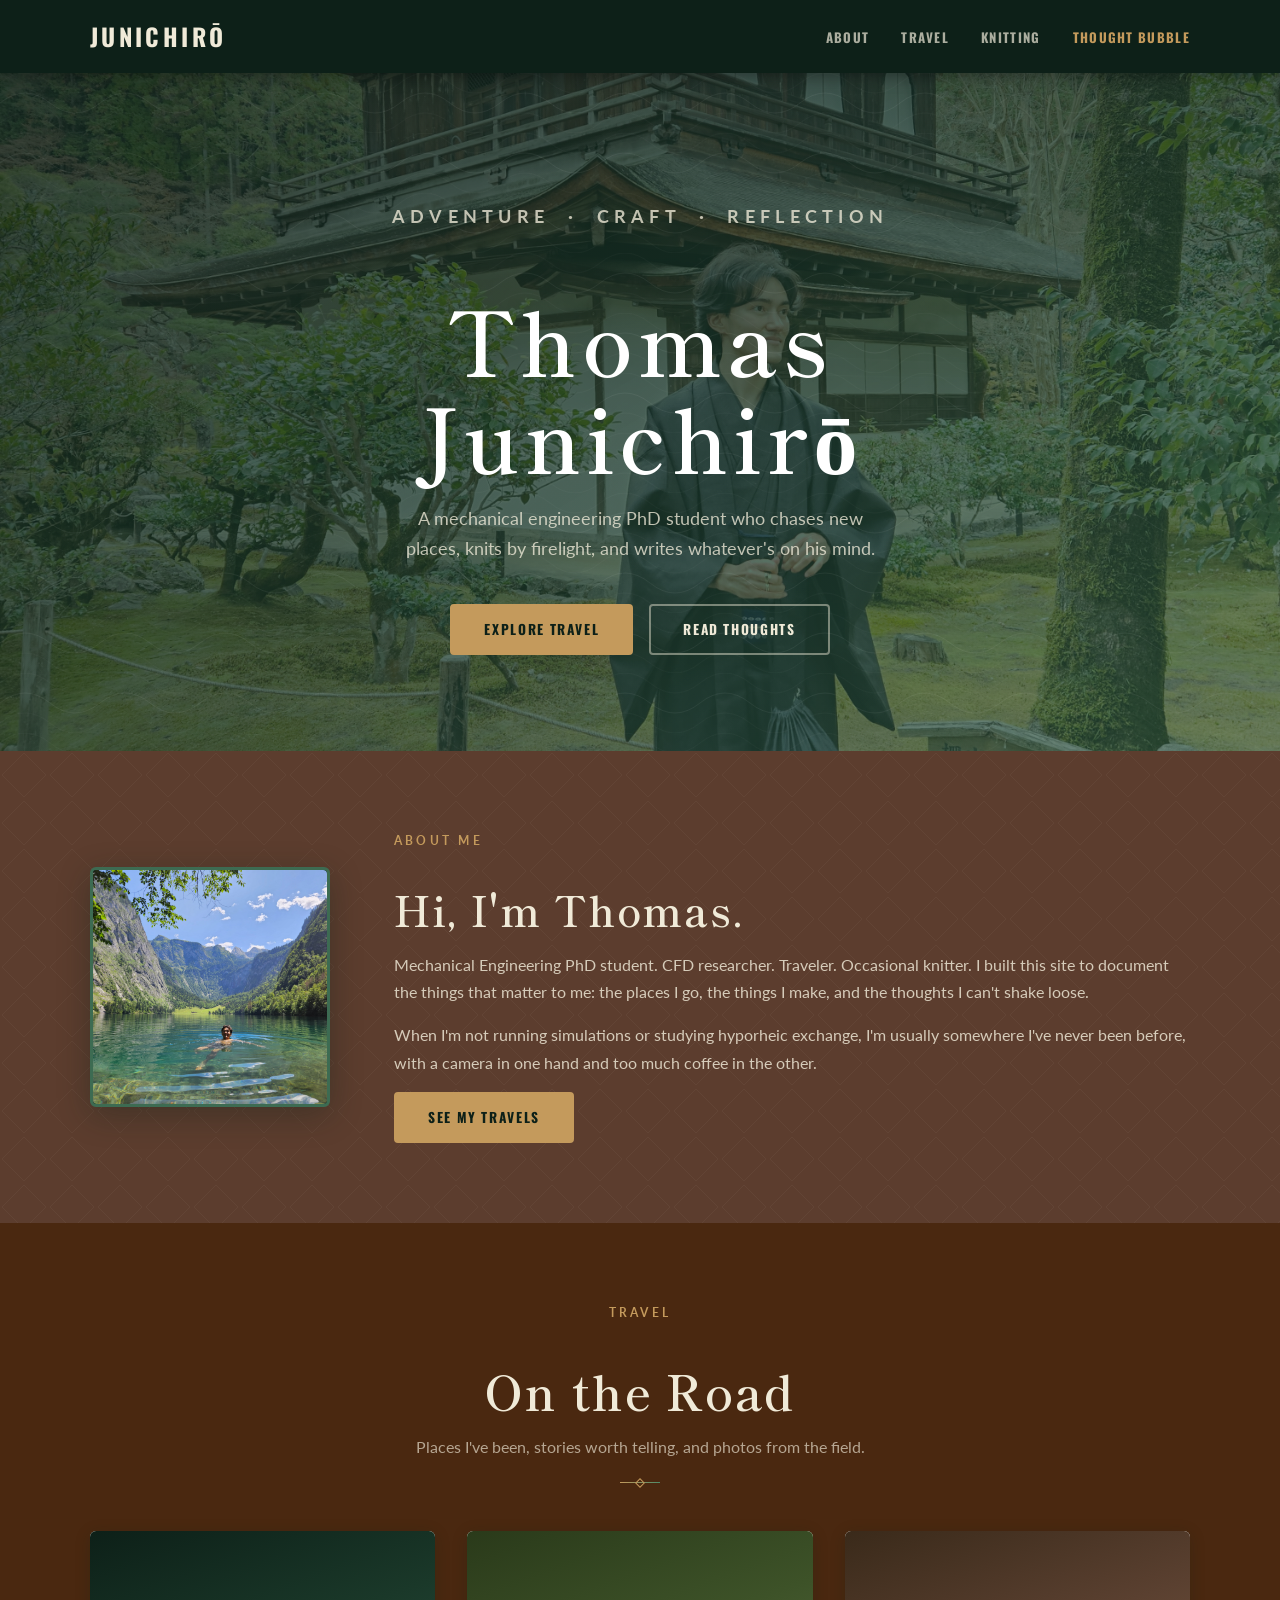
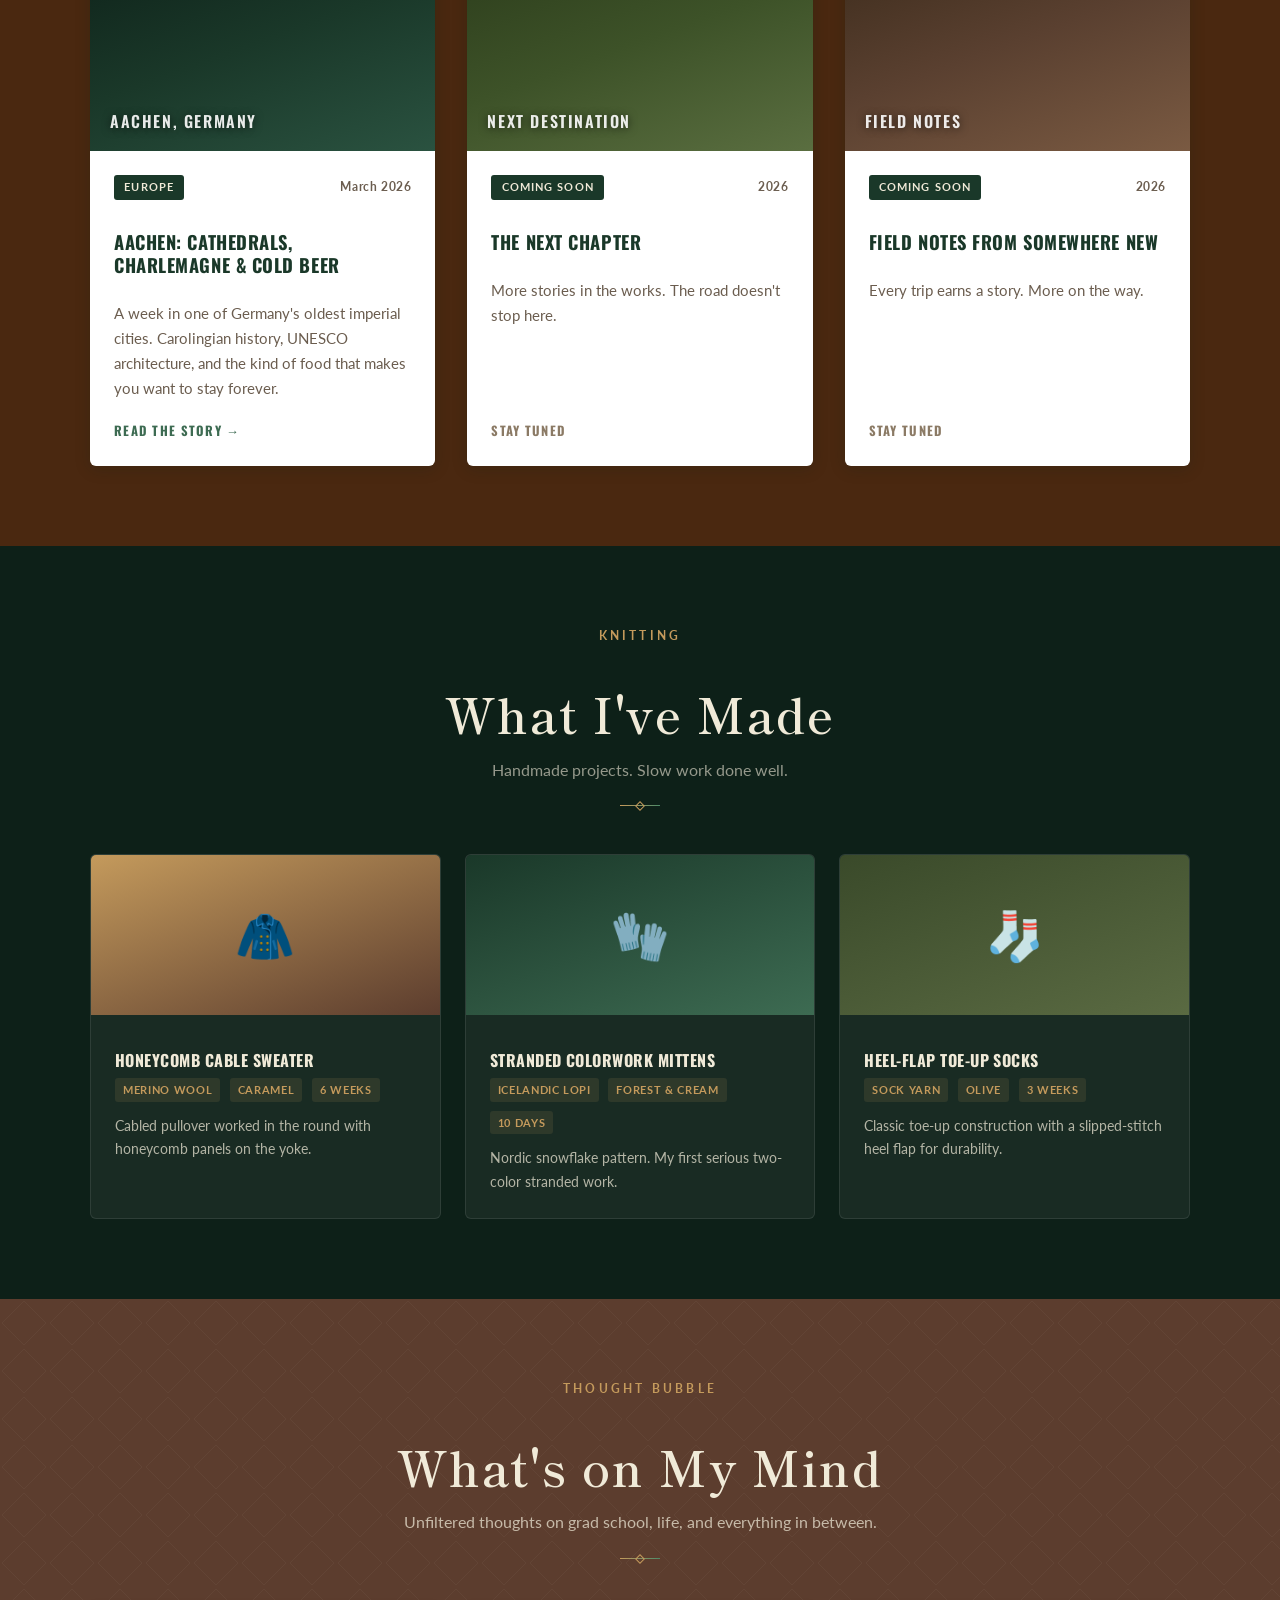
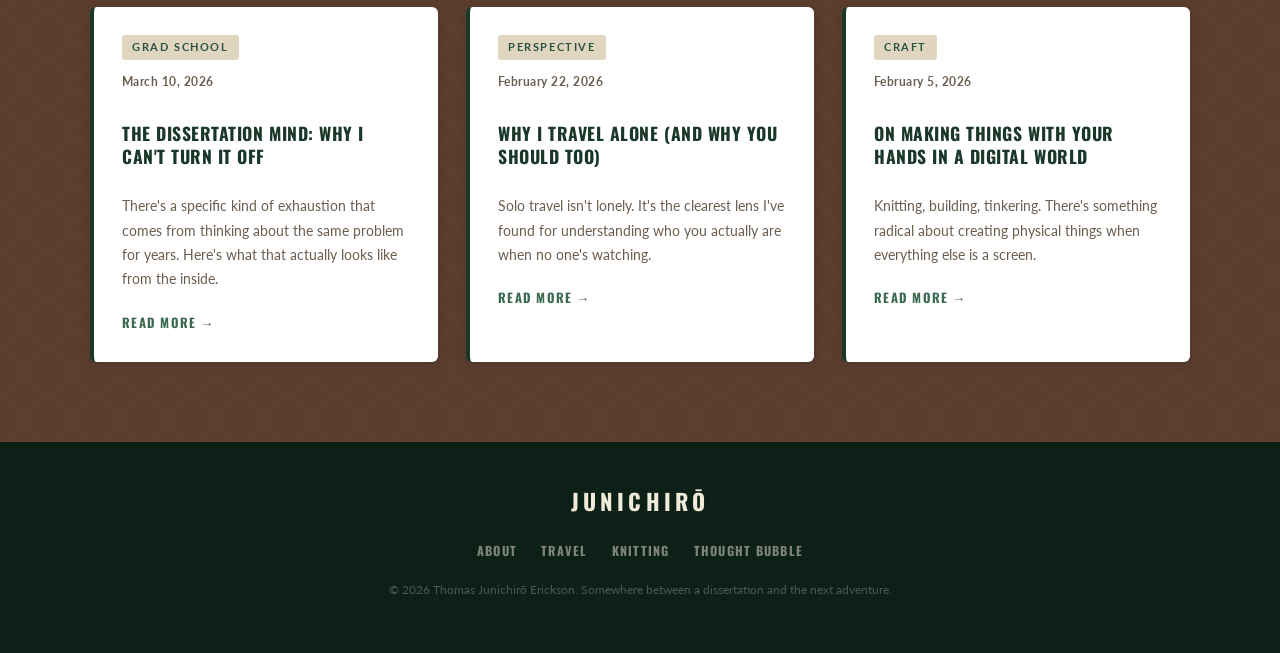
==== commit a241c6f4: "Japandi redesign, blog content updates, and image reorganisation - Style: Japanese wave (nami) hero " ====
--- a/index.html
+++ b/index.html
@@ -9,7 +9,7 @@
   <!-- Fonts -->
   <link rel="preconnect" href="https://fonts.googleapis.com" />
   <link rel="preconnect" href="https://fonts.gstatic.com" crossorigin />
-  <link href="https://fonts.googleapis.com/css2?family=Oswald:wght@400;600;700&family=Lato:wght@400;700&display=swap" rel="stylesheet" />
+  <link href="https://fonts.googleapis.com/css2?family=Shippori+Mincho:wght@400;600;700&family=Oswald:wght@400;600;700&family=Lato:wght@400;700&display=swap" rel="stylesheet" />
 
   <!-- Custom CSS -->
   <link rel="stylesheet" href="assets/css/style.css" />
@@ -61,8 +61,7 @@
     <div class="section-inner">
       <div class="about-flex">
         <div class="about-avatar">
-          <!-- Replace with: <img src="assets/img/profile.jpg" alt="Thomas Junichirō Erickson" /> -->
-          ⛰️
+          <img src="assets/img/profile/tommyinwater.jpg" alt="Thomas Junichirō Erickson" />
         </div>
         <div class="about-text">
           <div class="section-eyebrow">About Me</div>
--- a/assets/css/style.css
+++ b/assets/css/style.css
@@ -45,6 +45,14 @@
   letter-spacing: 0.03em;
 }
 
+/* Japanese serif for main display headings — Japandi elegance */
+h1, h2 {
+  font-family: 'Shippori Mincho', serif;
+  text-transform: none;
+  letter-spacing: 0.04em;
+  font-weight: 600;
+}
+
 a {
   color: var(--moss);
   text-decoration: none;
@@ -160,7 +168,9 @@
 
 /* --- Hero --- */
 .hero {
-  background: linear-gradient(150deg, var(--forest-deep) 0%, var(--forest) 55%, var(--forest-mid) 100%);
+  background:
+    linear-gradient(150deg, rgba(13,32,24,0.82) 0%, rgba(26,56,41,0.75) 55%, rgba(42,82,64,0.68) 100%),
+    url('../img/profile/tommyinkimono.jpg') center center / cover no-repeat;
   color: var(--cream);
   padding: 7rem 2rem 6rem;
   text-align: center;
@@ -168,12 +178,14 @@
   overflow: hidden;
 }
 
-/* Topographic contour overlay */
+/* Japanese wave (nami) overlay */
 .hero::before {
   content: '';
   position: absolute;
   inset: 0;
-  background: url("data:image/svg+xml,%3Csvg xmlns='http://www.w3.org/2000/svg' width='100' height='100'%3E%3Cellipse cx='50' cy='50' rx='48' ry='28' fill='none' stroke='white' stroke-width='0.6' stroke-opacity='0.06'/%3E%3Cellipse cx='50' cy='50' rx='36' ry='19' fill='none' stroke='white' stroke-width='0.6' stroke-opacity='0.06'/%3E%3Cellipse cx='50' cy='50' rx='24' ry='11' fill='none' stroke='white' stroke-width='0.6' stroke-opacity='0.06'/%3E%3C/svg%3E") repeat;
+  background-image: url("data:image/svg+xml,%3Csvg xmlns='http://www.w3.org/2000/svg' width='200' height='60'%3E%3Cpath d='M0 30 Q25 10 50 30 Q75 50 100 30 Q125 10 150 30 Q175 50 200 30' fill='none' stroke='white' stroke-width='0.9' stroke-opacity='0.06'/%3E%3Cpath d='M0 50 Q25 30 50 50 Q75 70 100 50 Q125 30 150 50 Q175 70 200 50' fill='none' stroke='white' stroke-width='0.7' stroke-opacity='0.04'/%3E%3Cpath d='M0 10 Q25 -10 50 10 Q75 30 100 10 Q125 -10 150 10 Q175 30 200 10' fill='none' stroke='white' stroke-width='0.7' stroke-opacity='0.04'/%3E%3C/svg%3E");
+  background-repeat: repeat;
+  background-size: 200px 60px;
 }
 
 .hero-content {
@@ -193,13 +205,14 @@
 }
 
 .hero h1 {
-  font-family: 'Oswald', sans-serif;
+  font-family: 'Shippori Mincho', serif;
   font-size: clamp(3.2rem, 7vw, 5.5rem);
-  font-weight: 700;
+  font-weight: 600;
   color: var(--white);
   margin-bottom: 1.2rem;
-  letter-spacing: 0.1em;
-  line-height: 1.0;
+  letter-spacing: 0.06em;
+  line-height: 1.1;
+  text-transform: none;
 }
 
 .hero p {
@@ -296,18 +309,47 @@
 }
 
 .divider {
-  width: 50px;
-  height: 3px;
-  background: linear-gradient(90deg, var(--forest), var(--tan));
-  border-radius: 2px;
-  margin: 1.2rem auto 0;
+  width: 40px;
+  height: 1px;
+  background: linear-gradient(90deg, transparent, var(--tan), transparent);
+  margin: 1.4rem auto 0;
+  position: relative;
+}
+
+.divider::after {
+  content: '';
+  position: absolute;
+  top: 50%;
+  left: 50%;
+  transform: translate(-50%, -50%) rotate(45deg);
+  width: 5px;
+  height: 5px;
+  border: 1px solid var(--tan);
+  background: transparent;
 }
 
 /* --- About --- */
-#about { background-color: var(--brown); }
+#about {
+  background-color: var(--brown);
+  position: relative;
+}
+
+/* Sashiko diamond stitch overlay */
+#about::before {
+  content: '';
+  position: absolute;
+  inset: 0;
+  background-image: url("data:image/svg+xml,%3Csvg xmlns='http://www.w3.org/2000/svg' width='48' height='48'%3E%3Cpath d='M24 2 L46 24 L24 46 L2 24 Z' fill='none' stroke='%23f0ead8' stroke-width='0.5' stroke-opacity='0.09'/%3E%3C/svg%3E");
+  background-repeat: repeat;
+  background-size: 48px 48px;
+  pointer-events: none;
+  z-index: 0;
+}
+
+#about .section-inner { position: relative; z-index: 1; }
 #about .section-eyebrow { color: var(--tan); }
 .about-text h2 { color: var(--cream); }
-.about-text p  { color: rgba(240, 234, 216, 0.72); }
+.about-text p  { color: rgba(240, 234, 216, 0.82); }
 
 .about-flex {
   display: flex;
@@ -327,7 +369,7 @@
 }
 
 .about-text p {
-  color: var(--text-muted);
+  color: rgba(240, 234, 216, 0.82);
   margin-bottom: 1rem;
 }
 
@@ -350,6 +392,7 @@
   width: 100%;
   height: 100%;
   object-fit: cover;
+  object-position: center 65%;
   border-radius: 4px;
 }
 
@@ -548,15 +591,32 @@
 
 .knitting-card-body p {
   font-size: 0.87rem;
-  color: rgba(240, 234, 216, 0.55);
+  color: rgba(240, 234, 216, 0.72);
   margin: 0;
 }
 
 /* --- Thought Bubble Section --- */
-#thoughts { background-color: var(--brown); }
+#thoughts {
+  background-color: var(--brown);
+  position: relative;
+}
+
+/* Sashiko diamond stitch overlay */
+#thoughts::before {
+  content: '';
+  position: absolute;
+  inset: 0;
+  background-image: url("data:image/svg+xml,%3Csvg xmlns='http://www.w3.org/2000/svg' width='48' height='48'%3E%3Cpath d='M24 2 L46 24 L24 46 L2 24 Z' fill='none' stroke='%23f0ead8' stroke-width='0.5' stroke-opacity='0.09'/%3E%3C/svg%3E");
+  background-repeat: repeat;
+  background-size: 48px 48px;
+  pointer-events: none;
+  z-index: 0;
+}
+
+#thoughts .section-inner { position: relative; z-index: 1; }
 #thoughts .section-eyebrow { color: var(--tan); }
 #thoughts .section-header h2 { color: var(--cream); }
-#thoughts .section-header p { color: rgba(240, 234, 216, 0.65); }
+#thoughts .section-header p { color: rgba(240, 234, 216, 0.72); }
 #thoughts .divider { background: linear-gradient(90deg, var(--tan), var(--moss-light)); }
 
 .thoughts-grid {
